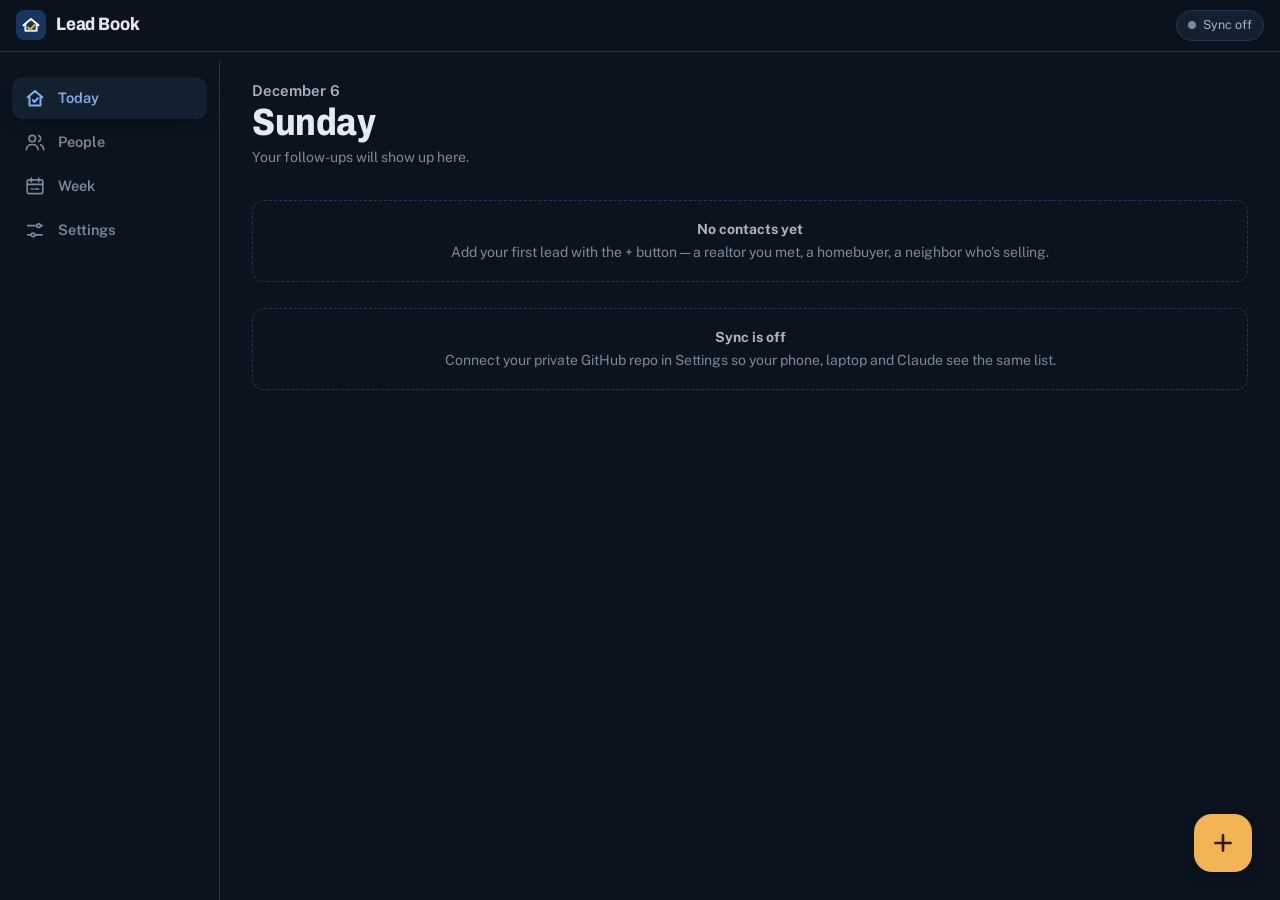
==== index.html @ a68c2972 "Add Lead Book contact planner app Co-Authored-By: Claude Opus 5.5 <noreply@anthropic.com> Claude-Ses" ====
<!doctype html>
<html lang="en">
<head>
<meta charset="utf-8">
<meta name="viewport" content="width=device-width, initial-scale=1, viewport-fit=cover">
<title>Lead Book</title>
<meta name="description" content="Contact planner for tracking inspection leads, follow-ups and weekly goals.">
<meta name="theme-color" content="#16365E">
<link rel="manifest" href="manifest.webmanifest">
<link rel="icon" href="icons/favicon.svg" type="image/svg+xml">
<link rel="icon" href="icons/icon-192.png" type="image/png" sizes="192x192">
<link rel="apple-touch-icon" href="icons/apple-touch-icon.png">
<link rel="preconnect" href="https://fonts.googleapis.com">
<link rel="preconnect" href="https://fonts.gstatic.com" crossorigin>
<link href="https://fonts.googleapis.com/css2?family=Archivo:wdth,wght@75..125,500..800&family=Public+Sans:wght@400;500;600;700&display=swap" rel="stylesheet">
<link rel="stylesheet" href="styles.css">
<script>
  // Set theme before first paint so there's no flash.
  (function () {
    try {
      var c = JSON.parse(localStorage.getItem('lb.cfg') || '{}');
      var t = c.theme || 'auto';
      if (t === 'auto') {
        var h = new Date().getHours();
        var from = c.lightFrom == null ? 7 : c.lightFrom, to = c.lightTo == null ? 19 : c.lightTo;
        t = (h >= from && h < to) ? 'light' : 'dark';
      }
      document.documentElement.dataset.theme = t;
    } catch (e) { document.documentElement.dataset.theme = 'light'; }
  })();
</script>
</head>
<body>
  <div class="shell">
    <header class="topbar">
      <a class="brand" href="#today" aria-label="Lead Book home">
        <img src="icons/favicon.svg" alt="" width="30" height="30">
        <span class="brand-text">
          <span class="brand-name">Lead Book</span>
          <span class="brand-sub" id="brandSub"></span>
        </span>
      </a>
      <button class="sync-pill" id="syncPill" type="button" data-action="sync-now" aria-live="polite">
        <span class="dot"></span><span class="sync-text">Not synced</span>
      </button>
    </header>

    <nav class="tabs" aria-label="Main">
      <a href="#today" data-tab="today"><svg viewBox="0 0 24 24"><path d="M4 11 12 4l8 7M6 9.5V20h12V9.5"/><path d="m9.5 14 2 2 3.5-4"/></svg><span>Today</span></a>
      <a href="#people" data-tab="people"><svg viewBox="0 0 24 24"><circle cx="9" cy="8" r="3.5"/><path d="M2.5 20c.6-3.6 3.2-5.5 6.5-5.5s5.9 1.9 6.5 5.5"/><path d="M16 4.8a3.4 3.4 0 0 1 0 6.4M18 14.8c2 .7 3.2 2.4 3.5 5.2"/></svg><span>People</span></a>
      <a href="#week" data-tab="week"><svg viewBox="0 0 24 24"><rect x="3.5" y="5" width="17" height="15" rx="2"/><path d="M3.5 10h17M8 3v4M16 3v4"/><path d="M8 15h2M12 15h4"/></svg><span>Week</span></a>
      <a href="#settings" data-tab="settings"><svg viewBox="0 0 24 24"><path d="M4 7h10M18 7h2M4 17h4M12 17h8"/><circle cx="16" cy="7" r="2"/><circle cx="10" cy="17" r="2"/></svg><span>Settings</span></a>
    </nav>

    <main id="view" tabindex="-1"></main>
  </div>

  <button class="fab" id="fab" type="button" data-action="new-contact" aria-label="Add contact">
    <svg viewBox="0 0 24 24"><path d="M12 5v14M5 12h14"/></svg>
  </button>

  <dialog id="sheet" aria-labelledby="sheetTitle"></dialog>
  <div class="toast" id="toast" role="status" aria-live="polite"></div>

  <script src="app.js" type="module"></script>
</body>
</html>
---- styles.css ----
/* Lead Book — contact planner for an inspection business */

:root {
  --bg: #EDF0F3;
  --surface: #FFFFFF;
  --surface-2: #F5F7F9;
  --ink: #15202B;
  --ink-2: #475665;
  --ink-3: #75828F;
  --line: #D8DFE6;
  --brand: #16365E;
  --brand-2: #1F5594;
  --brand-ink: #FFFFFF;
  --accent: #F0A93B;
  --accent-ink: #3B2600;
  --focus: #2F6FC0;
  --danger: #B63A3A;
  --shadow: 0 1px 2px rgba(18, 38, 63, .06), 0 6px 18px -10px rgba(18, 38, 63, .25);

  --s-new: #5E6E80;
  --s-to_contact: #C17A12;
  --s-contacted: #2863A8;
  --s-follow_up: #7A4FB5;
  --s-scheduled: #0F8577;
  --s-client: #2E8540;
  --s-partner: #A8558A;
  --s-cold: #8A8F96;
  --s-lost: #B04848;

  --f-display: "Archivo", "Arial Narrow", system-ui, sans-serif;
  --f-body: "Public Sans", system-ui, -apple-system, "Segoe UI", sans-serif;
  --r-sm: 8px;
  --r-md: 12px;
  --r-lg: 18px;
  --tabs-h: 64px;
  color-scheme: light;
}

:root[data-theme="dark"] {
  --bg: #0B141E;
  --surface: #122030;
  --surface-2: #182A3D;
  --ink: #E3EAF1;
  --ink-2: #A8B5C2;
  --ink-3: #7B8997;
  --line: #22354A;
  --brand: #7FB0EA;
  --brand-2: #7FB0EA;
  --brand-ink: #0B141E;
  --accent: #F2B452;
  --accent-ink: #2A1A00;
  --focus: #8FC0FF;
  --danger: #E57373;
  --shadow: 0 1px 2px rgba(0, 0, 0, .3), 0 8px 22px -12px rgba(0, 0, 0, .6);

  --s-new: #97A6B6;
  --s-to_contact: #F2B452;
  --s-contacted: #6EA6EC;
  --s-follow_up: #B294E6;
  --s-scheduled: #41C2B0;
  --s-client: #6CCB7E;
  --s-partner: #E08CC1;
  --s-cold: #9199A2;
  --s-lost: #EB8080;
  color-scheme: dark;
}

* { box-sizing: border-box; }
html { -webkit-text-size-adjust: 100%; }
body {
  margin: 0;
  background: var(--bg);
  color: var(--ink);
  font: 400 15px/1.5 var(--f-body);
  -webkit-font-smoothing: antialiased;
  transition: background-color .25s, color .25s;
}
button, input, select, textarea { font: inherit; color: inherit; }
a { color: var(--brand-2); }
:focus-visible { outline: 2px solid var(--focus); outline-offset: 2px; border-radius: 4px; }
svg { width: 22px; height: 22px; fill: none; stroke: currentColor; stroke-width: 1.8; stroke-linecap: round; stroke-linejoin: round; flex: none; }
.sr-only { position: absolute; width: 1px; height: 1px; overflow: hidden; clip: rect(0 0 0 0); white-space: nowrap; }

/* ---------- Shell ---------- */
.shell { min-height: 100vh; min-height: 100dvh; }
.topbar {
  position: sticky; top: 0; z-index: 20;
  display: flex; align-items: center; justify-content: space-between; gap: 12px;
  padding: calc(10px + env(safe-area-inset-top)) 16px 10px;
  background: color-mix(in srgb, var(--bg) 88%, transparent);
  backdrop-filter: blur(10px);
  -webkit-backdrop-filter: blur(10px);
  border-bottom: 1px solid var(--line);
}
.brand { display: flex; align-items: center; gap: 10px; text-decoration: none; color: var(--ink); min-width: 0; }
.brand img { border-radius: 8px; }
.brand-text { display: flex; flex-direction: column; line-height: 1.1; min-width: 0; }
.brand-name { font: 750 18px/1.1 var(--f-display); font-stretch: 90%; letter-spacing: -.01em; }
.brand-sub { font-size: 12px; color: var(--ink-3); white-space: nowrap; overflow: hidden; text-overflow: ellipsis; }
.brand-sub:empty { display: none; }

.sync-pill {
  display: inline-flex; align-items: center; gap: 7px;
  border: 1px solid var(--line); background: var(--surface);
  border-radius: 999px; padding: 5px 11px; font-size: 12.5px; color: var(--ink-2);
  cursor: pointer; white-space: nowrap;
}
.sync-pill .dot { width: 8px; height: 8px; border-radius: 50%; background: var(--ink-3); }
.sync-pill[data-state="ok"] .dot { background: var(--s-client); }
.sync-pill[data-state="busy"] .dot { background: var(--accent); animation: pulse 1s infinite alternate; }
.sync-pill[data-state="error"] .dot, .sync-pill[data-state="offline"] .dot { background: var(--danger); }
@keyframes pulse { to { opacity: .35; } }

.tabs {
  position: fixed; left: 0; right: 0; bottom: 0; z-index: 30;
  display: grid; grid-template-columns: repeat(4, 1fr);
  height: calc(var(--tabs-h) + env(safe-area-inset-bottom));
  padding-bottom: env(safe-area-inset-bottom);
  background: var(--surface); border-top: 1px solid var(--line);
}
.tabs a {
  display: flex; flex-direction: column; align-items: center; justify-content: center; gap: 3px;
  text-decoration: none; color: var(--ink-3); font-size: 11.5px; font-weight: 600;
}
.tabs a[aria-current="page"] { color: var(--brand-2); }
.tabs a[aria-current="page"] svg { stroke-width: 2.2; }

main {
  padding: 18px 16px calc(var(--tabs-h) + 96px + env(safe-area-inset-bottom));
  max-width: 760px; margin: 0 auto; outline: none;
}

.fab {
  position: fixed; z-index: 25; right: 18px;
  bottom: calc(var(--tabs-h) + 18px + env(safe-area-inset-bottom));
  width: 58px; height: 58px; border-radius: 18px; border: 0;
  background: var(--accent); color: var(--accent-ink);
  display: grid; place-items: center; cursor: pointer; box-shadow: var(--shadow);
}
.fab svg { width: 26px; height: 26px; stroke-width: 2.4; }
.fab[hidden] { display: none; }

@media (min-width: 900px) {
  .shell { display: grid; grid-template-columns: 220px 1fr; grid-template-rows: auto 1fr; }
  .topbar { grid-column: 1 / -1; }
  .tabs {
    position: sticky; top: 61px; height: calc(100vh - 61px);
    display: flex; flex-direction: column; gap: 2px; padding: 16px 12px;
    border-top: 0; border-right: 1px solid var(--line); background: transparent;
  }
  .tabs a { flex-direction: row; justify-content: flex-start; gap: 12px; padding: 10px 12px; border-radius: 10px; font-size: 14.5px; }
  .tabs a:hover { background: var(--surface-2); }
  .tabs a[aria-current="page"] { background: var(--surface); box-shadow: var(--shadow); }
  main { padding: 28px 32px 80px; max-width: 1100px; margin: 0; width: 100%; }
  .fab { bottom: 28px; right: 28px; }
}

/* ---------- Type ---------- */
h1, h2, h3 { font-family: var(--f-display); margin: 0; letter-spacing: -.01em; }
.page-head { display: flex; align-items: flex-end; justify-content: space-between; gap: 12px; margin-bottom: 18px; flex-wrap: wrap; }
.page-title { font-size: clamp(28px, 7.4vw, 38px); font-weight: 780; font-stretch: 86%; line-height: 1.02; }
.page-kicker { color: var(--ink-3); font-size: 14px; margin-top: 4px; }
.page-eyebrow { color: var(--ink-2); font-size: 15px; font-weight: 600; margin-bottom: 2px; }
.section { margin-top: 26px; }
.section-head { display: flex; align-items: baseline; justify-content: space-between; gap: 10px; margin-bottom: 10px; }
.section-title { font-size: 17px; font-weight: 700; font-stretch: 95%; }
.section-count { color: var(--ink-3); font-size: 13px; font-weight: 600; }
.muted { color: var(--ink-3); }

/* ---------- Today summary strip ---------- */
.day-strip {
  display: grid; grid-template-columns: repeat(3, 1fr);
  background: var(--brand); color: #fff; border-radius: var(--r-lg); overflow: hidden;
}
:root[data-theme="dark"] .day-strip { background: #16365E; }
.day-strip > div { padding: 14px 14px 12px; }
.day-strip > div + div { border-left: 1px solid rgba(255, 255, 255, .14); }
.day-strip b { display: block; font: 780 30px/1 var(--f-display); font-stretch: 82%; }
.day-strip span { font-size: 12.5px; opacity: .8; }
.day-strip .hot b { color: var(--accent); }

/* ---------- Status tag (inspection-tag shape) ---------- */
.tag {
  --c: var(--s-new);
  display: inline-flex; align-items: center; gap: 6px;
  padding: 2px 10px 2px 15px; min-height: 22px;
  font-size: 12px; font-weight: 650; line-height: 1.2; white-space: nowrap;
  color: color-mix(in srgb, var(--c) 82%, var(--ink));
  background: color-mix(in srgb, var(--c) 15%, var(--surface));
  clip-path: polygon(9px 0, 100% 0, 100% 100%, 9px 100%, 0 50%);
}
.tag::before { content: ""; width: 5px; height: 5px; border-radius: 50%; background: var(--surface); box-shadow: 0 0 0 1.5px var(--c); }
.tag.lg { font-size: 13.5px; padding: 5px 14px 5px 19px; clip-path: polygon(11px 0, 100% 0, 100% 100%, 11px 100%, 0 50%); }
[data-s="new"] { --c: var(--s-new); }
[data-s="to_contact"] { --c: var(--s-to_contact); }
[data-s="contacted"] { --c: var(--s-contacted); }
[data-s="follow_up"] { --c: var(--s-follow_up); }
[data-s="scheduled"] { --c: var(--s-scheduled); }
[data-s="client"] { --c: var(--s-client); }
[data-s="partner"] { --c: var(--s-partner); }
[data-s="cold"] { --c: var(--s-cold); }
[data-s="lost"] { --c: var(--s-lost); }

/* ---------- Contact rows ---------- */
.list { display: flex; flex-direction: column; gap: 8px; margin: 0; padding: 0; list-style: none; }
.row {
  display: flex; align-items: center; gap: 12px;
  background: var(--surface); border-radius: var(--r-md);
  border: 1px solid var(--line); border-left: 4px solid var(--c);
  padding: 11px 10px 11px 13px; box-shadow: var(--shadow);
}
.row-main { flex: 1; min-width: 0; text-decoration: none; color: inherit; display: block; }
.row-top { display: flex; align-items: center; gap: 8px; flex-wrap: wrap; }
.row-name { font-weight: 650; font-size: 15.5px; }
.row-meta { color: var(--ink-3); font-size: 13px; white-space: nowrap; overflow: hidden; text-overflow: ellipsis; margin-top: 1px; }
.row-due { font-size: 12.5px; font-weight: 600; color: var(--ink-2); margin-top: 3px; }
.row-due.overdue { color: var(--danger); }
.row-due.today { color: color-mix(in srgb, var(--accent) 70%, var(--ink)); }
.row-actions { display: flex; gap: 4px; }
.icon-btn {
  width: 40px; height: 40px; border-radius: 10px; border: 1px solid var(--line);
  background: var(--surface-2); color: var(--ink-2); display: grid; place-items: center; cursor: pointer; text-decoration: none;
}
.icon-btn:hover { color: var(--brand-2); border-color: color-mix(in srgb, var(--brand-2) 40%, var(--line)); }
.icon-btn svg { width: 19px; height: 19px; }
.row.selected { outline: 2px solid var(--brand-2); outline-offset: -1px; }

.empty {
  border: 1.5px dashed var(--line); border-radius: var(--r-md);
  padding: 18px; color: var(--ink-3); font-size: 14px; text-align: center;
}
.empty strong { color: var(--ink-2); display: block; margin-bottom: 2px; }

/* ---------- Toolbar / filters ---------- */
.search {
  display: flex; align-items: center; gap: 8px; background: var(--surface);
  border: 1px solid var(--line); border-radius: var(--r-md); padding: 0 12px; height: 46px;
}
.search input { border: 0; background: transparent; outline: none; flex: 1; min-width: 0; height: 100%; font-size: 16px; }
.search svg { color: var(--ink-3); }
.chips { display: flex; gap: 6px; overflow-x: auto; padding: 12px 0 4px; scrollbar-width: none; }
.chips::-webkit-scrollbar { display: none; }
.chip {
  flex: none; border: 1px solid var(--line); background: var(--surface); color: var(--ink-2);
  border-radius: 999px; padding: 6px 12px; font-size: 13px; font-weight: 600; cursor: pointer; white-space: nowrap;
}
.chip[aria-pressed="true"] { background: var(--brand); border-color: var(--brand); color: var(--brand-ink); }
.chip small { font-weight: 500; opacity: .75; margin-left: 3px; }
.toolbar-line { display: flex; align-items: center; justify-content: space-between; gap: 10px; margin: 8px 0 12px; font-size: 13px; color: var(--ink-3); }
.toolbar-line select { border: 1px solid var(--line); background: var(--surface); border-radius: 8px; padding: 5px 8px; font-size: 13px; }

/* ---------- People split on desktop ---------- */
.split { display: block; }
@media (min-width: 900px) {
  .split { display: grid; grid-template-columns: minmax(300px, 400px) 1fr; gap: 24px; align-items: start; }
  .split .detail-pane { position: sticky; top: 90px; }
}
@media (max-width: 899px) {
  .split.has-detail .list-pane { display: none; }
  .split:not(.has-detail) .detail-pane { display: none; }
}

/* ---------- Person detail ---------- */
.card { background: var(--surface); border: 1px solid var(--line); border-radius: var(--r-lg); box-shadow: var(--shadow); }
.person-head { padding: 18px 18px 16px; border-bottom: 1px solid var(--line); }
.back { display: inline-flex; align-items: center; gap: 4px; color: var(--ink-3); text-decoration: none; font-size: 13.5px; font-weight: 600; margin-bottom: 10px; }
@media (min-width: 900px) { .back { display: none; } }
.person-name { font-size: 26px; font-weight: 760; font-stretch: 88%; line-height: 1.1; }
.person-sub { color: var(--ink-3); font-size: 14px; margin-top: 3px; }
.person-status { display: flex; align-items: center; gap: 10px; margin-top: 12px; flex-wrap: wrap; }
.status-select { border: 1px solid var(--line); background: var(--surface-2); border-radius: 8px; padding: 6px 8px; font-size: 13.5px; font-weight: 600; }
.quick { display: grid; grid-template-columns: repeat(4, 1fr); gap: 8px; padding: 14px 18px; border-bottom: 1px solid var(--line); }
.quick a, .quick button {
  display: flex; flex-direction: column; align-items: center; gap: 4px; padding: 10px 4px;
  border-radius: 10px; background: var(--surface-2); border: 1px solid var(--line);
  color: var(--ink-2); font-size: 12px; font-weight: 600; text-decoration: none; cursor: pointer;
}
.quick a:hover, .quick button:hover { color: var(--brand-2); }
.quick .disabled { opacity: .4; pointer-events: none; }
.followup-bar {
  display: flex; align-items: center; justify-content: space-between; gap: 10px; flex-wrap: wrap;
  padding: 12px 18px; border-bottom: 1px solid var(--line); background: color-mix(in srgb, var(--accent) 9%, var(--surface));
}
.followup-bar .fu-label { font-size: 12.5px; color: var(--ink-3); }
.followup-bar .fu-date { font-weight: 700; }
.followup-bar .fu-date.overdue { color: var(--danger); }
.facts { display: grid; grid-template-columns: 1fr 1fr; gap: 12px 18px; padding: 16px 18px; margin: 0; }
.facts div { min-width: 0; }
.facts dt { font-size: 12px; color: var(--ink-3); font-weight: 600; }
.facts dd { margin: 1px 0 0; overflow-wrap: anywhere; font-size: 14.5px; }
.facts .wide { grid-column: 1 / -1; }
.notes-text { white-space: pre-wrap; }
.person-foot { display: flex; gap: 8px; padding: 0 18px 18px; flex-wrap: wrap; }

.timeline { list-style: none; margin: 0; padding: 4px 18px 18px; }
.timeline li { position: relative; padding: 0 0 14px 26px; }
.timeline li::before { content: ""; position: absolute; left: 7px; top: 22px; bottom: 0; width: 2px; background: var(--line); }
.timeline li:last-child::before { display: none; }
.tl-icon {
  position: absolute; left: 0; top: 2px; width: 16px; height: 16px; border-radius: 50%;
  background: var(--surface); border: 2px solid var(--brand-2);
}
.timeline li.status .tl-icon { border-color: var(--accent); background: var(--accent); }
.tl-head { display: flex; justify-content: space-between; gap: 8px; font-size: 13px; }
.tl-type { font-weight: 700; }
.tl-when { color: var(--ink-3); white-space: nowrap; }
.tl-note { font-size: 14px; color: var(--ink-2); white-space: pre-wrap; margin-top: 2px; }
.tl-del { background: none; border: 0; color: var(--ink-3); cursor: pointer; font-size: 12px; padding: 0; margin-top: 2px; }
.tl-del:hover { color: var(--danger); }

/* ---------- Buttons & forms ---------- */
.btn {
  display: inline-flex; align-items: center; justify-content: center; gap: 7px;
  min-height: 42px; padding: 0 16px; border-radius: 10px; border: 1px solid var(--line);
  background: var(--surface); color: var(--ink); font-weight: 650; font-size: 14.5px; cursor: pointer; text-decoration: none;
}
.btn svg { width: 18px; height: 18px; }
.btn.primary { background: var(--brand); border-color: var(--brand); color: var(--brand-ink); }
.btn.accent { background: var(--accent); border-color: var(--accent); color: var(--accent-ink); }
.btn.danger { color: var(--danger); }
.btn.sm { min-height: 34px; padding: 0 12px; font-size: 13.5px; }
.btn:disabled { opacity: .5; cursor: default; }

.form { display: grid; gap: 14px; }
.form .two { display: grid; grid-template-columns: 1fr 1fr; gap: 12px; }
@media (max-width: 480px) { .form .two { grid-template-columns: 1fr; } }
.field { display: grid; gap: 5px; }
.field > span { font-size: 13px; font-weight: 600; color: var(--ink-2); }
.field input, .field select, .field textarea {
  width: 100%; border: 1px solid var(--line); background: var(--surface-2);
  border-radius: 10px; padding: 10px 12px; font-size: 16px; min-height: 44px;
}
.field textarea { min-height: 90px; resize: vertical; }
.field input:focus, .field select:focus, .field textarea:focus { outline: 2px solid var(--focus); outline-offset: 0; border-color: transparent; }
.hint { font-size: 12.5px; color: var(--ink-3); }
.seg { display: flex; flex-wrap: wrap; gap: 6px; }
.seg label { position: relative; }
.seg input { position: absolute; opacity: 0; pointer-events: none; }
.seg span {
  display: inline-flex; align-items: center; gap: 6px; padding: 8px 12px; border-radius: 999px;
  border: 1px solid var(--line); background: var(--surface-2); font-size: 13.5px; font-weight: 600; cursor: pointer;
}
.seg input:checked + span { background: var(--brand); border-color: var(--brand); color: var(--brand-ink); }
.seg input:focus-visible + span { outline: 2px solid var(--focus); outline-offset: 2px; }
.seg svg { width: 16px; height: 16px; }

/* ---------- Sheet dialog ---------- */
dialog#sheet {
  border: 0; padding: 0; margin: auto auto 0; width: 100%; max-width: 560px;
  max-height: 92dvh; border-radius: 20px 20px 0 0;
  background: var(--surface); color: var(--ink); box-shadow: 0 -10px 40px rgba(0, 0, 0, .25);
}
dialog#sheet::backdrop { background: rgba(8, 18, 30, .5); }
dialog#sheet[open] { animation: sheet-in .22s ease-out; }
@keyframes sheet-in { from { transform: translateY(24px); opacity: 0; } }
@media (min-width: 700px) { dialog#sheet { margin: auto; border-radius: 20px; } }
.sheet-head { display: flex; align-items: center; justify-content: space-between; padding: 16px 18px 10px; position: sticky; top: 0; background: var(--surface); z-index: 1; }
.sheet-head h2 { font-size: 20px; font-weight: 750; font-stretch: 90%; }
.sheet-body { padding: 4px 18px 18px; overflow: auto; }
.sheet-foot { display: flex; gap: 10px; justify-content: flex-end; padding: 12px 18px calc(14px + env(safe-area-inset-bottom)); border-top: 1px solid var(--line); position: sticky; bottom: 0; background: var(--surface); }
dialog#sheet form.sheet-form { display: flex; flex-direction: column; max-height: 92dvh; }
dialog#sheet .sheet-scroll { overflow: auto; flex: 1; }

/* ---------- Week ---------- */
.week-nav { display: flex; align-items: center; gap: 6px; }
.kpis { display: grid; grid-template-columns: repeat(2, 1fr); gap: 10px; }
@media (min-width: 700px) { .kpis { grid-template-columns: repeat(4, 1fr); } }
.kpi { background: var(--surface); border: 1px solid var(--line); border-radius: var(--r-md); padding: 14px; box-shadow: var(--shadow); }
.kpi-label { font-size: 13px; color: var(--ink-2); font-weight: 600; }
.kpi-num { font: 780 34px/1.05 var(--f-display); font-stretch: 82%; margin-top: 6px; }
.kpi-num small { font: 500 14px var(--f-body); color: var(--ink-3); margin-left: 4px; }
.meter { height: 6px; border-radius: 3px; background: var(--surface-2); border: 1px solid var(--line); margin-top: 10px; overflow: hidden; }
.meter i { display: block; height: 100%; background: var(--brand-2); border-radius: 3px; }
.meter.done i { background: var(--s-client); }
.days { display: grid; gap: 10px; }
.day { background: var(--surface); border: 1px solid var(--line); border-radius: var(--r-md); padding: 10px 14px; }
.day.is-today { border-color: var(--accent); box-shadow: inset 4px 0 0 var(--accent); }
.day-head { display: flex; justify-content: space-between; font-size: 13.5px; font-weight: 700; margin-bottom: 4px; }
.day-head span { color: var(--ink-3); font-weight: 600; }
.day ul { list-style: none; margin: 0; padding: 0; }
.day li a { display: flex; align-items: center; justify-content: space-between; gap: 8px; padding: 6px 0; text-decoration: none; color: var(--ink); font-size: 14.5px; border-top: 1px solid var(--line); }
.day li:first-child a { border-top: 0; }
.day .none { font-size: 13px; color: var(--ink-3); }

/* ---------- Settings ---------- */
.settings { display: grid; gap: 16px; }
.settings .card { padding: 18px; }
.settings h2 { font-size: 18px; font-weight: 720; margin-bottom: 4px; }
.settings .desc { color: var(--ink-3); font-size: 13.5px; margin: 0 0 14px; }
.btn-row { display: flex; gap: 8px; flex-wrap: wrap; margin-top: 12px; }
.conn-state { font-size: 13.5px; margin-top: 10px; padding: 10px 12px; border-radius: 10px; background: var(--surface-2); border: 1px solid var(--line); }
.conn-state.ok { border-color: color-mix(in srgb, var(--s-client) 50%, var(--line)); }
.conn-state.err { border-color: color-mix(in srgb, var(--danger) 50%, var(--line)); color: var(--danger); }
.logo-pick { display: flex; gap: 10px; flex-wrap: wrap; }
.logo-pick img { width: 56px; height: 56px; border-radius: 14px; }

/* ---------- Toast ---------- */
.toast {
  position: fixed; left: 50%; bottom: calc(var(--tabs-h) + 90px + env(safe-area-inset-bottom));
  transform: translate(-50%, 20px); opacity: 0; pointer-events: none;
  background: var(--ink); color: var(--bg); padding: 10px 16px; border-radius: 10px; font-size: 14px; font-weight: 600;
  transition: opacity .2s, transform .2s; z-index: 60; max-width: calc(100% - 32px);
}
.toast.show { opacity: 1; transform: translate(-50%, 0); pointer-events: auto; }
.toast button { background: none; border: 0; color: var(--accent); font-weight: 700; margin-left: 10px; cursor: pointer; }
@media (min-width: 900px) { .toast { bottom: 30px; } }

@media (prefers-reduced-motion: reduce) {
  *, *::before, *::after { animation: none !important; transition: none !important; }
}
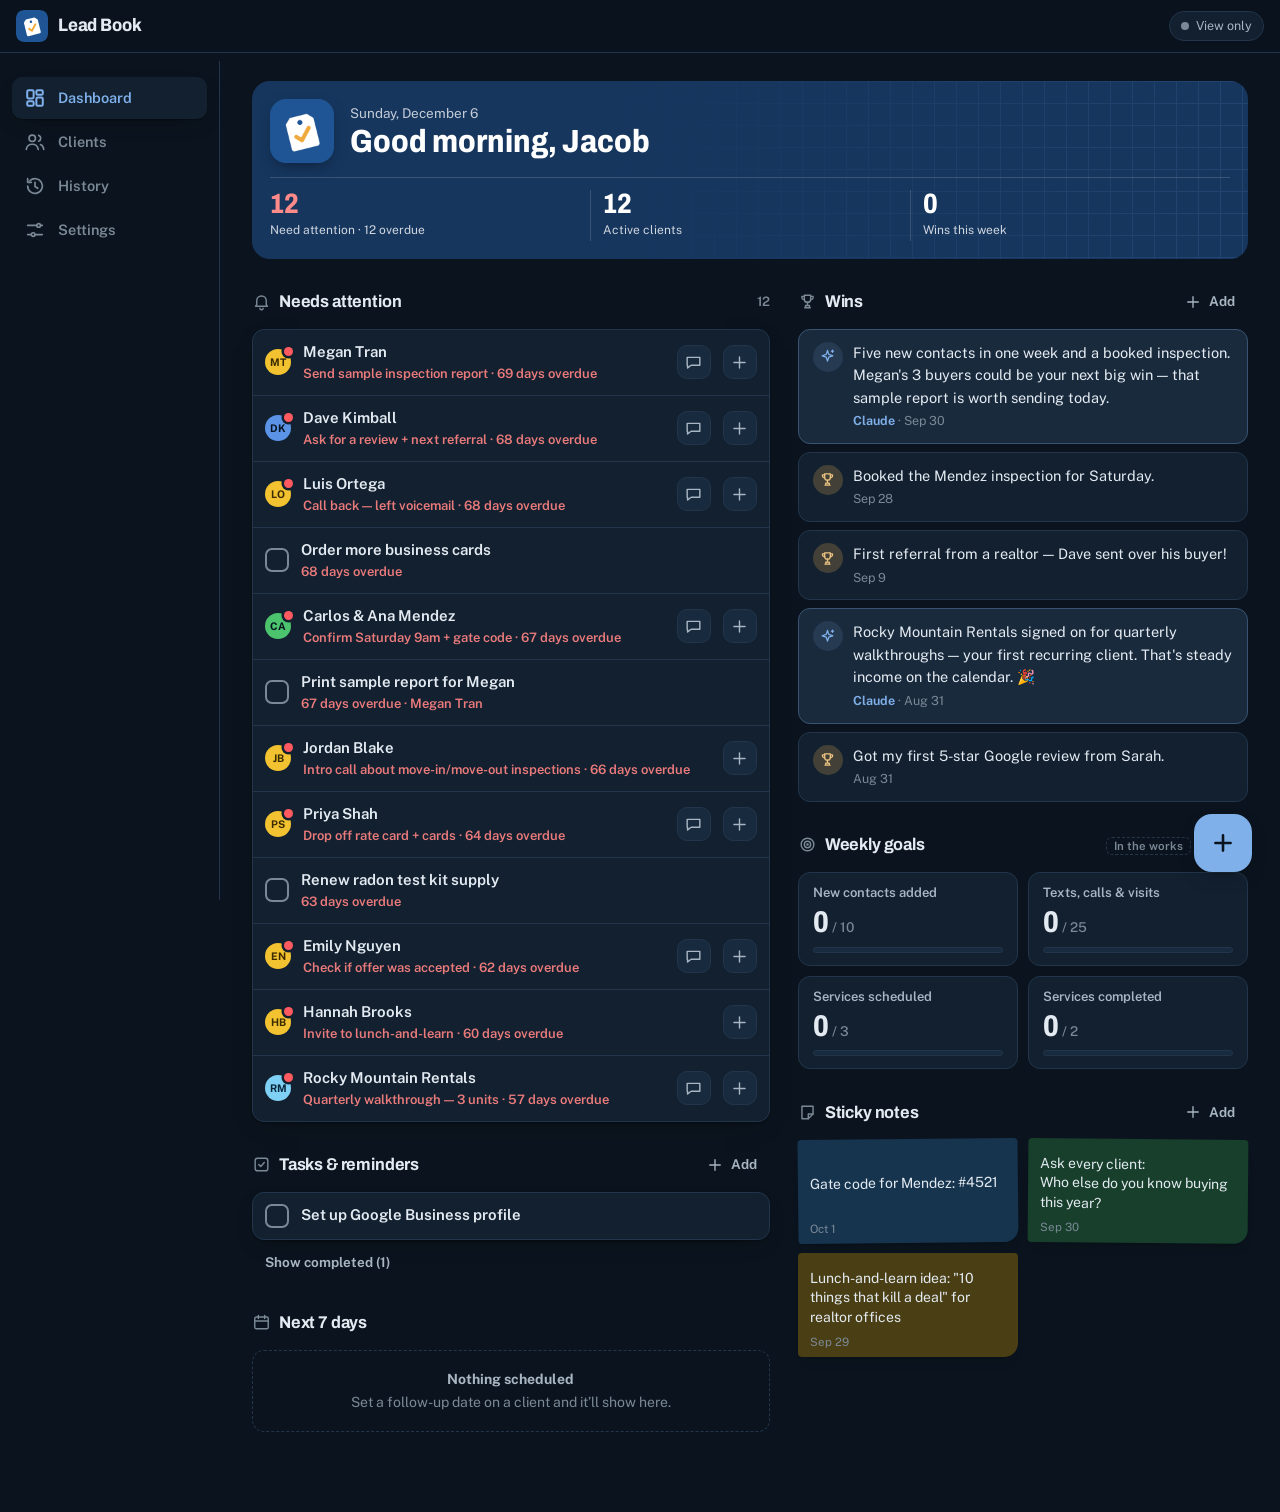
==== commit a4756117: "Rebuild Lead Book: dashboard, clients, history, save-changes flow - Dashboard with needs-attention l" ====
--- a/index.html
+++ b/index.html
@@ -4,8 +4,8 @@
 <meta charset="utf-8">
 <meta name="viewport" content="width=device-width, initial-scale=1, viewport-fit=cover">
 <title>Lead Book</title>
-<meta name="description" content="Contact planner for tracking inspection leads, follow-ups and weekly goals.">
-<meta name="theme-color" content="#16365E">
+<meta name="description" content="Client planner for an inspection business: follow-ups, tasks, wins and history.">
+<meta name="theme-color" content="#1F5594">
 <link rel="manifest" href="manifest.webmanifest">
 <link rel="icon" href="icons/favicon.svg" type="image/svg+xml">
 <link rel="icon" href="icons/icon-192.png" type="image/png" sizes="192x192">
@@ -33,31 +33,38 @@
 <body>
   <div class="shell">
     <header class="topbar">
-      <a class="brand" href="#today" aria-label="Lead Book home">
-        <img src="icons/favicon.svg" alt="" width="30" height="30">
+      <a class="brand" href="#dashboard" aria-label="Lead Book dashboard">
+        <img src="icons/favicon.svg" alt="" width="32" height="32">
         <span class="brand-text">
           <span class="brand-name">Lead Book</span>
           <span class="brand-sub" id="brandSub"></span>
         </span>
       </a>
-      <button class="sync-pill" id="syncPill" type="button" data-action="sync-now" aria-live="polite">
-        <span class="dot"></span><span class="sync-text">Not synced</span>
+      <button class="sync-pill" id="syncPill" type="button" data-action="pill" aria-live="polite">
+        <span class="dot"></span><span class="sync-text">Loading</span>
       </button>
     </header>
 
     <nav class="tabs" aria-label="Main">
-      <a href="#today" data-tab="today"><svg viewBox="0 0 24 24"><path d="M4 11 12 4l8 7M6 9.5V20h12V9.5"/><path d="m9.5 14 2 2 3.5-4"/></svg><span>Today</span></a>
-      <a href="#people" data-tab="people"><svg viewBox="0 0 24 24"><circle cx="9" cy="8" r="3.5"/><path d="M2.5 20c.6-3.6 3.2-5.5 6.5-5.5s5.9 1.9 6.5 5.5"/><path d="M16 4.8a3.4 3.4 0 0 1 0 6.4M18 14.8c2 .7 3.2 2.4 3.5 5.2"/></svg><span>People</span></a>
-      <a href="#week" data-tab="week"><svg viewBox="0 0 24 24"><rect x="3.5" y="5" width="17" height="15" rx="2"/><path d="M3.5 10h17M8 3v4M16 3v4"/><path d="M8 15h2M12 15h4"/></svg><span>Week</span></a>
+      <a href="#dashboard" data-tab="dashboard"><svg viewBox="0 0 24 24"><rect x="3.5" y="3.5" width="7" height="9" rx="1.5"/><rect x="13.5" y="3.5" width="7" height="5" rx="1.5"/><rect x="3.5" y="15.5" width="7" height="5" rx="1.5"/><rect x="13.5" y="11.5" width="7" height="9" rx="1.5"/></svg><span>Dashboard</span></a>
+      <a href="#clients" data-tab="clients"><svg viewBox="0 0 24 24"><circle cx="9" cy="8" r="3.5"/><path d="M2.5 20c.6-3.6 3.2-5.5 6.5-5.5s5.9 1.9 6.5 5.5"/><path d="M16 4.8a3.4 3.4 0 0 1 0 6.4M18 14.8c2 .7 3.2 2.4 3.5 5.2"/></svg><span>Clients</span></a>
+      <a href="#history" data-tab="history"><svg viewBox="0 0 24 24"><path d="M4 12a8 8 0 1 0 2.4-5.7"/><path d="M4 4v4h4"/><path d="M12 8v4.5l3 2"/></svg><span>History</span></a>
       <a href="#settings" data-tab="settings"><svg viewBox="0 0 24 24"><path d="M4 7h10M18 7h2M4 17h4M12 17h8"/><circle cx="16" cy="7" r="2"/><circle cx="10" cy="17" r="2"/></svg><span>Settings</span></a>
     </nav>
 
     <main id="view" tabindex="-1"></main>
   </div>
 
-  <button class="fab" id="fab" type="button" data-action="new-contact" aria-label="Add contact">
+  <button class="fab" id="fab" type="button" data-action="fab" aria-label="Add">
     <svg viewBox="0 0 24 24"><path d="M12 5v14M5 12h14"/></svg>
   </button>
+
+  <div class="savebar" id="savebar" hidden>
+    <button type="button" class="savebar-info" data-action="review">
+      <b id="saveCount">0 changes</b><span>Saved on this device only</span>
+    </button>
+    <button type="button" class="btn save-btn" data-action="save">Save changes</button>
+  </div>
 
   <dialog id="sheet" aria-labelledby="sheetTitle"></dialog>
   <div class="toast" id="toast" role="status" aria-live="polite"></div>
--- a/styles.css
+++ b/styles.css
@@ -1,4 +1,4 @@
-/* Lead Book — contact planner for an inspection business */
+/* Lead Book — client planner for an inspection business */
 
 :root {
   --bg: #EDF0F3;
@@ -8,24 +8,28 @@
   --ink-2: #475665;
   --ink-3: #75828F;
   --line: #D8DFE6;
-  --brand: #16365E;
-  --brand-2: #1F5594;
+  --brand: #1F5594;
+  --brand-deep: #16365E;
   --brand-ink: #FFFFFF;
   --accent: #F0A93B;
   --accent-ink: #3B2600;
   --focus: #2F6FC0;
-  --danger: #B63A3A;
+  --danger: #C23B3B;
+  --alert: #E5383B;
   --shadow: 0 1px 2px rgba(18, 38, 63, .06), 0 6px 18px -10px rgba(18, 38, 63, .25);
 
-  --s-new: #5E6E80;
-  --s-to_contact: #C17A12;
-  --s-contacted: #2863A8;
-  --s-follow_up: #7A4FB5;
-  --s-scheduled: #0F8577;
-  --s-client: #2E8540;
-  --s-partner: #A8558A;
-  --s-cold: #8A8F96;
-  --s-lost: #B04848;
+  /* Client journey */
+  --st0: #B4BEC8;
+  --st1: #E3AA12;
+  --st2: #2E9E4F;
+  --st3: #1F5EB8;
+  --st4: #52B5EA;
+
+  /* Sticky notes */
+  --sn-yellow: #FFF0B3;
+  --sn-mint: #D5F3E1;
+  --sn-sky: #D9EBFF;
+  --sn-rose: #FFDDE4;
 
   --f-display: "Archivo", "Arial Narrow", system-ui, sans-serif;
   --f-body: "Public Sans", system-ui, -apple-system, "Segoe UI", sans-serif;
@@ -33,6 +37,7 @@
   --r-md: 12px;
   --r-lg: 18px;
   --tabs-h: 64px;
+  --savebar-h: 0px;
   color-scheme: light;
 }
 
@@ -45,23 +50,25 @@
   --ink-3: #7B8997;
   --line: #22354A;
   --brand: #7FB0EA;
-  --brand-2: #7FB0EA;
+  --brand-deep: #16365E;
   --brand-ink: #0B141E;
   --accent: #F2B452;
   --accent-ink: #2A1A00;
   --focus: #8FC0FF;
-  --danger: #E57373;
+  --danger: #EB7B7B;
+  --alert: #FF5A5F;
   --shadow: 0 1px 2px rgba(0, 0, 0, .3), 0 8px 22px -12px rgba(0, 0, 0, .6);
 
-  --s-new: #97A6B6;
-  --s-to_contact: #F2B452;
-  --s-contacted: #6EA6EC;
-  --s-follow_up: #B294E6;
-  --s-scheduled: #41C2B0;
-  --s-client: #6CCB7E;
-  --s-partner: #E08CC1;
-  --s-cold: #9199A2;
-  --s-lost: #EB8080;
+  --st0: #4A5B6D;
+  --st1: #F2C230;
+  --st2: #4CC46E;
+  --st3: #5B94E6;
+  --st4: #7FD0F5;
+
+  --sn-yellow: #4A3F14;
+  --sn-mint: #173F2B;
+  --sn-sky: #17344F;
+  --sn-rose: #4A2231;
   color-scheme: dark;
 }
 
@@ -75,11 +82,13 @@
   -webkit-font-smoothing: antialiased;
   transition: background-color .25s, color .25s;
 }
+body.has-pending { --savebar-h: 64px; }
 button, input, select, textarea { font: inherit; color: inherit; }
-a { color: var(--brand-2); }
+a { color: var(--brand); }
 :focus-visible { outline: 2px solid var(--focus); outline-offset: 2px; border-radius: 4px; }
 svg { width: 22px; height: 22px; fill: none; stroke: currentColor; stroke-width: 1.8; stroke-linecap: round; stroke-linejoin: round; flex: none; }
 .sr-only { position: absolute; width: 1px; height: 1px; overflow: hidden; clip: rect(0 0 0 0); white-space: nowrap; }
+[hidden] { display: none !important; }
 
 /* ---------- Shell ---------- */
 .shell { min-height: 100vh; min-height: 100dvh; }
@@ -106,7 +115,8 @@
   cursor: pointer; white-space: nowrap;
 }
 .sync-pill .dot { width: 8px; height: 8px; border-radius: 50%; background: var(--ink-3); }
-.sync-pill[data-state="ok"] .dot { background: var(--s-client); }
+.sync-pill[data-state="ok"] .dot { background: var(--st2); }
+.sync-pill[data-state="pending"] .dot { background: var(--accent); }
 .sync-pill[data-state="busy"] .dot { background: var(--accent); animation: pulse 1s infinite alternate; }
 .sync-pill[data-state="error"] .dot, .sync-pill[data-state="offline"] .dot { background: var(--danger); }
 @keyframes pulse { to { opacity: .35; } }
@@ -122,23 +132,39 @@
   display: flex; flex-direction: column; align-items: center; justify-content: center; gap: 3px;
   text-decoration: none; color: var(--ink-3); font-size: 11.5px; font-weight: 600;
 }
-.tabs a[aria-current="page"] { color: var(--brand-2); }
+.tabs a[aria-current="page"] { color: var(--brand); }
 .tabs a[aria-current="page"] svg { stroke-width: 2.2; }
 
 main {
-  padding: 18px 16px calc(var(--tabs-h) + 96px + env(safe-area-inset-bottom));
+  padding: 18px 16px calc(var(--tabs-h) + var(--savebar-h) + 96px + env(safe-area-inset-bottom));
   max-width: 760px; margin: 0 auto; outline: none;
 }
 
 .fab {
   position: fixed; z-index: 25; right: 18px;
-  bottom: calc(var(--tabs-h) + 18px + env(safe-area-inset-bottom));
+  bottom: calc(var(--tabs-h) + var(--savebar-h) + 18px + env(safe-area-inset-bottom));
   width: 58px; height: 58px; border-radius: 18px; border: 0;
+  background: var(--brand-deep); color: #fff;
+  display: grid; place-items: center; cursor: pointer; box-shadow: var(--shadow);
+}
+:root[data-theme="dark"] .fab { background: var(--brand); color: var(--brand-ink); }
+.fab svg { width: 26px; height: 26px; stroke-width: 2.4; }
+
+/* ---------- Save bar ---------- */
+.savebar {
+  position: fixed; z-index: 28; left: 0; right: 0;
+  bottom: calc(var(--tabs-h) + env(safe-area-inset-bottom));
+  display: flex; align-items: center; gap: 10px; padding: 9px 12px 9px 16px;
   background: var(--accent); color: var(--accent-ink);
-  display: grid; place-items: center; cursor: pointer; box-shadow: var(--shadow);
-}
-.fab svg { width: 26px; height: 26px; stroke-width: 2.4; }
-.fab[hidden] { display: none; }
+  box-shadow: 0 -6px 20px -10px rgba(0, 0, 0, .35);
+  animation: rise .2s ease-out;
+}
+@keyframes rise { from { transform: translateY(100%); } }
+.savebar-info { flex: 1; min-width: 0; text-align: left; background: none; border: 0; padding: 0; cursor: pointer; color: inherit; line-height: 1.2; }
+.savebar-info b { display: block; font-size: 15px; }
+.savebar-info span { font-size: 12.5px; opacity: .8; }
+.savebar .save-btn { background: var(--accent-ink); color: var(--accent); border-color: var(--accent-ink); min-height: 44px; }
+:root[data-theme="dark"] .savebar .save-btn { background: #1B1203; color: var(--accent); border-color: #1B1203; }
 
 @media (min-width: 900px) {
   .shell { display: grid; grid-template-columns: 220px 1fr; grid-template-rows: auto 1fr; }
@@ -151,79 +177,143 @@
   .tabs a { flex-direction: row; justify-content: flex-start; gap: 12px; padding: 10px 12px; border-radius: 10px; font-size: 14.5px; }
   .tabs a:hover { background: var(--surface-2); }
   .tabs a[aria-current="page"] { background: var(--surface); box-shadow: var(--shadow); }
-  main { padding: 28px 32px 80px; max-width: 1100px; margin: 0; width: 100%; }
-  .fab { bottom: 28px; right: 28px; }
+  main { padding: 28px 32px calc(var(--savebar-h) + 80px); max-width: 1160px; margin: 0; width: 100%; }
+  .fab { bottom: calc(28px + var(--savebar-h)); right: 28px; }
+  .savebar { left: 50%; right: auto; bottom: 24px; transform: translateX(-50%); width: min(560px, calc(100% - 48px)); border-radius: 14px; animation: none; }
+  body.has-pending { --savebar-h: 84px; }
 }
 
 /* ---------- Type ---------- */
 h1, h2, h3 { font-family: var(--f-display); margin: 0; letter-spacing: -.01em; }
 .page-head { display: flex; align-items: flex-end; justify-content: space-between; gap: 12px; margin-bottom: 18px; flex-wrap: wrap; }
 .page-title { font-size: clamp(28px, 7.4vw, 38px); font-weight: 780; font-stretch: 86%; line-height: 1.02; }
-.page-kicker { color: var(--ink-3); font-size: 14px; margin-top: 4px; }
-.page-eyebrow { color: var(--ink-2); font-size: 15px; font-weight: 600; margin-bottom: 2px; }
+.page-kicker { color: var(--ink-3); font-size: 14px; margin: 4px 0 0; }
 .section { margin-top: 26px; }
-.section-head { display: flex; align-items: baseline; justify-content: space-between; gap: 10px; margin-bottom: 10px; }
-.section-title { font-size: 17px; font-weight: 700; font-stretch: 95%; }
-.section-count { color: var(--ink-3); font-size: 13px; font-weight: 600; }
+.section-head { display: flex; align-items: center; justify-content: space-between; gap: 10px; margin-bottom: 10px; min-height: 34px; }
+.section-title { font-size: 17px; font-weight: 700; font-stretch: 95%; display: flex; align-items: center; gap: 8px; }
+.section-title svg { width: 19px; height: 19px; color: var(--ink-3); }
+.count { color: var(--ink-3); font-size: 13px; font-weight: 600; }
 .muted { color: var(--ink-3); }
-
-/* ---------- Today summary strip ---------- */
-.day-strip {
-  display: grid; grid-template-columns: repeat(3, 1fr);
-  background: var(--brand); color: #fff; border-radius: var(--r-lg); overflow: hidden;
-}
-:root[data-theme="dark"] .day-strip { background: #16365E; }
-.day-strip > div { padding: 14px 14px 12px; }
-.day-strip > div + div { border-left: 1px solid rgba(255, 255, 255, .14); }
-.day-strip b { display: block; font: 780 30px/1 var(--f-display); font-stretch: 82%; }
-.day-strip span { font-size: 12.5px; opacity: .8; }
-.day-strip .hot b { color: var(--accent); }
-
-/* ---------- Status tag (inspection-tag shape) ---------- */
-.tag {
-  --c: var(--s-new);
-  display: inline-flex; align-items: center; gap: 6px;
-  padding: 2px 10px 2px 15px; min-height: 22px;
-  font-size: 12px; font-weight: 650; line-height: 1.2; white-space: nowrap;
-  color: color-mix(in srgb, var(--c) 82%, var(--ink));
-  background: color-mix(in srgb, var(--c) 15%, var(--surface));
-  clip-path: polygon(9px 0, 100% 0, 100% 100%, 9px 100%, 0 50%);
-}
-.tag::before { content: ""; width: 5px; height: 5px; border-radius: 50%; background: var(--surface); box-shadow: 0 0 0 1.5px var(--c); }
-.tag.lg { font-size: 13.5px; padding: 5px 14px 5px 19px; clip-path: polygon(11px 0, 100% 0, 100% 100%, 11px 100%, 0 50%); }
-[data-s="new"] { --c: var(--s-new); }
-[data-s="to_contact"] { --c: var(--s-to_contact); }
-[data-s="contacted"] { --c: var(--s-contacted); }
-[data-s="follow_up"] { --c: var(--s-follow_up); }
-[data-s="scheduled"] { --c: var(--s-scheduled); }
-[data-s="client"] { --c: var(--s-client); }
-[data-s="partner"] { --c: var(--s-partner); }
-[data-s="cold"] { --c: var(--s-cold); }
-[data-s="lost"] { --c: var(--s-lost); }
-
-/* ---------- Contact rows ---------- */
-.list { display: flex; flex-direction: column; gap: 8px; margin: 0; padding: 0; list-style: none; }
-.row {
-  display: flex; align-items: center; gap: 12px;
-  background: var(--surface); border-radius: var(--r-md);
-  border: 1px solid var(--line); border-left: 4px solid var(--c);
-  padding: 11px 10px 11px 13px; box-shadow: var(--shadow);
-}
-.row-main { flex: 1; min-width: 0; text-decoration: none; color: inherit; display: block; }
-.row-top { display: flex; align-items: center; gap: 8px; flex-wrap: wrap; }
-.row-name { font-weight: 650; font-size: 15.5px; }
-.row-meta { color: var(--ink-3); font-size: 13px; white-space: nowrap; overflow: hidden; text-overflow: ellipsis; margin-top: 1px; }
-.row-due { font-size: 12.5px; font-weight: 600; color: var(--ink-2); margin-top: 3px; }
-.row-due.overdue { color: var(--danger); }
-.row-due.today { color: color-mix(in srgb, var(--accent) 70%, var(--ink)); }
-.row-actions { display: flex; gap: 4px; }
-.icon-btn {
-  width: 40px; height: 40px; border-radius: 10px; border: 1px solid var(--line);
-  background: var(--surface-2); color: var(--ink-2); display: grid; place-items: center; cursor: pointer; text-decoration: none;
-}
-.icon-btn:hover { color: var(--brand-2); border-color: color-mix(in srgb, var(--brand-2) 40%, var(--line)); }
-.icon-btn svg { width: 19px; height: 19px; }
-.row.selected { outline: 2px solid var(--brand-2); outline-offset: -1px; }
+.draft-flag { font: 600 11.5px var(--f-body); color: var(--ink-3); border: 1px dashed var(--line); border-radius: 6px; padding: 1px 7px; }
+
+/* ---------- Dashboard ---------- */
+.hero {
+  display: grid; grid-template-columns: auto 1fr; gap: 14px 16px; align-items: center;
+  background: var(--brand-deep); color: #fff; border-radius: var(--r-lg); padding: 18px;
+  position: relative; overflow: hidden;
+}
+.hero::after {
+  /* blueprint grid texture */
+  content: ""; position: absolute; inset: 0; pointer-events: none; opacity: .18;
+  background-image: linear-gradient(#5E8FCB 1px, transparent 1px), linear-gradient(90deg, #5E8FCB 1px, transparent 1px);
+  background-size: 22px 22px; mask-image: linear-gradient(100deg, transparent 35%, #000 100%);
+  -webkit-mask-image: linear-gradient(100deg, transparent 35%, #000 100%);
+}
+.hero img { width: 64px; height: 64px; border-radius: 16px; position: relative; z-index: 1; box-shadow: 0 6px 16px -6px rgba(0, 0, 0, .5); }
+.hero-text { position: relative; z-index: 1; min-width: 0; }
+.hero-date { font-size: 13.5px; opacity: .75; }
+.hero-hello { font: 780 clamp(24px, 6vw, 32px)/1.05 var(--f-display); font-stretch: 86%; margin-top: 2px; }
+.hero-biz { font-size: 13.5px; opacity: .8; margin-top: 3px; }
+.hero-stats { grid-column: 1 / -1; display: grid; grid-template-columns: repeat(3, 1fr); border-top: 1px solid rgba(255, 255, 255, .15); padding-top: 12px; position: relative; z-index: 1; }
+.hero-stats div + div { border-left: 1px solid rgba(255, 255, 255, .15); padding-left: 12px; }
+.hero-stats b { display: block; font: 780 28px/1 var(--f-display); font-stretch: 82%; }
+.hero-stats .hot b { color: #FF8A8A; }
+.hero-stats span { font-size: 12px; opacity: .8; }
+
+.dash { display: grid; gap: 0 28px; }
+@media (min-width: 1000px) {
+  .dash { grid-template-columns: 1.15fr 1fr; align-items: start; }
+  .dash .col-right > .section:first-child { margin-top: 26px; }
+}
+
+.panel { background: var(--surface); border: 1px solid var(--line); border-radius: var(--r-md); box-shadow: var(--shadow); }
+.items { list-style: none; margin: 0; padding: 0; }
+.item { display: flex; align-items: center; gap: 12px; padding: 11px 12px; }
+.item + .item { border-top: 1px solid var(--line); }
+.item-main { flex: 1; min-width: 0; text-decoration: none; color: inherit; display: block; background: none; border: 0; padding: 0; text-align: left; cursor: pointer; }
+.item-title { font-weight: 620; font-size: 15px; overflow-wrap: anywhere; }
+.item-sub { font-size: 13px; color: var(--ink-3); margin-top: 1px; }
+.item-sub.overdue { color: var(--danger); font-weight: 600; }
+.item-sub.today { color: color-mix(in srgb, var(--accent) 65%, var(--ink)); font-weight: 600; }
+.item.done .item-title { text-decoration: line-through; color: var(--ink-3); }
+
+.check {
+  width: 24px; height: 24px; border-radius: 7px; border: 2px solid var(--ink-3); background: transparent;
+  display: grid; place-items: center; cursor: pointer; flex: none; padding: 0; color: #fff;
+}
+.check svg { width: 15px; height: 15px; stroke-width: 3; opacity: 0; }
+.check[aria-checked="true"] { background: var(--st2); border-color: var(--st2); }
+.check[aria-checked="true"] svg { opacity: 1; }
+
+.stickies { display: grid; grid-template-columns: repeat(2, 1fr); gap: 10px; }
+@media (min-width: 600px) { .stickies { grid-template-columns: repeat(3, 1fr); } }
+@media (min-width: 1000px) { .stickies { grid-template-columns: repeat(2, 1fr); } }
+.sticky {
+  position: relative; min-height: 104px; padding: 12px 12px 26px; border-radius: 4px 4px 14px 4px;
+  background: var(--sn-yellow); color: var(--ink); border: 0; text-align: left; cursor: pointer;
+  font-size: 14px; line-height: 1.4; white-space: pre-wrap; overflow-wrap: anywhere;
+  box-shadow: 0 1px 1px rgba(0, 0, 0, .06), 0 8px 14px -10px rgba(0, 0, 0, .4);
+}
+.sticky[data-color="mint"] { background: var(--sn-mint); }
+.sticky[data-color="sky"] { background: var(--sn-sky); }
+.sticky[data-color="rose"] { background: var(--sn-rose); }
+.sticky:nth-child(3n+1) { transform: rotate(-.6deg); }
+.sticky:nth-child(3n+2) { transform: rotate(.5deg); }
+.sticky small { position: absolute; left: 12px; bottom: 7px; font-size: 11.5px; color: var(--ink-3); }
+@media (prefers-reduced-motion: reduce) { .sticky { transform: none !important; } }
+
+.wins { list-style: none; margin: 0; padding: 0; display: grid; gap: 8px; }
+.win {
+  display: grid; grid-template-columns: auto 1fr; gap: 10px; align-items: start;
+  background: var(--surface); border: 1px solid var(--line); border-radius: var(--r-md); padding: 12px 14px; cursor: pointer; text-align: left; width: 100%;
+}
+.win-icon { width: 30px; height: 30px; border-radius: 50%; display: grid; place-items: center; background: color-mix(in srgb, var(--accent) 22%, var(--surface)); color: color-mix(in srgb, var(--accent) 70%, var(--ink)); }
+.win-icon svg { width: 17px; height: 17px; }
+.win.by-claude { background: color-mix(in srgb, var(--brand) 7%, var(--surface)); border-color: color-mix(in srgb, var(--brand) 25%, var(--line)); }
+.win.by-claude .win-icon { background: color-mix(in srgb, var(--brand) 18%, var(--surface)); color: var(--brand); }
+.win-text { font-size: 14.5px; white-space: pre-wrap; overflow-wrap: anywhere; }
+.win-meta { font-size: 12.5px; color: var(--ink-3); margin-top: 3px; }
+.win-meta b { color: var(--brand); font-weight: 650; }
+
+.goals { display: grid; grid-template-columns: repeat(2, 1fr); gap: 10px; }
+.goal { background: var(--surface); border: 1px solid var(--line); border-radius: var(--r-md); padding: 12px 14px; }
+.goal-label { font-size: 13px; color: var(--ink-2); font-weight: 600; line-height: 1.25; }
+.goal-num { font: 780 30px/1.05 var(--f-display); font-stretch: 82%; margin-top: 6px; }
+.goal-num small { font: 500 13.5px var(--f-body); color: var(--ink-3); margin-left: 3px; }
+.meter { height: 6px; border-radius: 3px; background: var(--surface-2); border: 1px solid var(--line); margin-top: 8px; overflow: hidden; }
+.meter i { display: block; height: 100%; background: var(--brand); border-radius: 3px; }
+.meter.done i { background: var(--st2); }
+
+/* ---------- Client dot ---------- */
+.cdot { position: relative; width: 36px; height: 36px; flex: none; border-radius: 50%; background: var(--st0); display: grid; place-items: center; color: #fff; font: 700 13px var(--f-body); }
+.cdot[data-st="1"] { background: var(--st1); color: #3A2A00; }
+.cdot[data-st="2"] { background: var(--st2); }
+.cdot[data-st="3"] { background: var(--st3); }
+.cdot[data-st="4"] { background: var(--st4); color: #06263A; }
+:root[data-theme="dark"] .cdot[data-st="2"], :root[data-theme="dark"] .cdot[data-st="3"] { color: #06131F; }
+.cdot.sm { width: 26px; height: 26px; font-size: 10.5px; }
+.cdot .alert {
+  position: absolute; top: -2px; right: -2px; width: 12px; height: 12px; border-radius: 50%;
+  background: var(--alert); box-shadow: 0 0 0 2.5px var(--surface);
+}
+.cdot.sm .alert { width: 9px; height: 9px; top: -2px; right: -2px; }
+
+/* ---------- Client list ---------- */
+.list { display: flex; flex-direction: column; margin: 0; padding: 0; list-style: none; background: var(--surface); border: 1px solid var(--line); border-radius: var(--r-md); box-shadow: var(--shadow); overflow: hidden; }
+.row { display: flex; align-items: center; gap: 12px; padding: 11px 12px; text-decoration: none; color: inherit; }
+.list li + li .row { border-top: 1px solid var(--line); }
+.row:hover { background: var(--surface-2); }
+.row.selected { background: color-mix(in srgb, var(--brand) 9%, var(--surface)); }
+.row-main { flex: 1; min-width: 0; }
+.row-name { font-weight: 640; font-size: 15.5px; white-space: nowrap; overflow: hidden; text-overflow: ellipsis; }
+.row-biz { color: var(--ink-3); font-size: 13px; white-space: nowrap; overflow: hidden; text-overflow: ellipsis; }
+.row-side { font-size: 12px; color: var(--ink-3); text-align: right; white-space: nowrap; }
+.row-side.overdue { color: var(--danger); font-weight: 650; }
+.row-side.today { color: color-mix(in srgb, var(--accent) 65%, var(--ink)); font-weight: 650; }
+
+.legend { display: flex; flex-wrap: wrap; gap: 6px 14px; font-size: 12.5px; color: var(--ink-3); margin: 10px 0 12px; }
+.legend span { display: inline-flex; align-items: center; gap: 6px; }
+.legend i { width: 10px; height: 10px; border-radius: 50%; display: inline-block; }
 
 .empty {
   border: 1.5px dashed var(--line); border-radius: var(--r-md);
@@ -231,82 +321,150 @@
 }
 .empty strong { color: var(--ink-2); display: block; margin-bottom: 2px; }
 
-/* ---------- Toolbar / filters ---------- */
 .search {
   display: flex; align-items: center; gap: 8px; background: var(--surface);
   border: 1px solid var(--line); border-radius: var(--r-md); padding: 0 12px; height: 46px;
 }
 .search input { border: 0; background: transparent; outline: none; flex: 1; min-width: 0; height: 100%; font-size: 16px; }
 .search svg { color: var(--ink-3); }
-.chips { display: flex; gap: 6px; overflow-x: auto; padding: 12px 0 4px; scrollbar-width: none; }
+.chips { display: flex; gap: 6px; overflow-x: auto; padding: 12px 0 2px; scrollbar-width: none; }
 .chips::-webkit-scrollbar { display: none; }
 .chip {
-  flex: none; border: 1px solid var(--line); background: var(--surface); color: var(--ink-2);
+  flex: none; display: inline-flex; align-items: center; gap: 6px;
+  border: 1px solid var(--line); background: var(--surface); color: var(--ink-2);
   border-radius: 999px; padding: 6px 12px; font-size: 13px; font-weight: 600; cursor: pointer; white-space: nowrap;
 }
-.chip[aria-pressed="true"] { background: var(--brand); border-color: var(--brand); color: var(--brand-ink); }
-.chip small { font-weight: 500; opacity: .75; margin-left: 3px; }
-.toolbar-line { display: flex; align-items: center; justify-content: space-between; gap: 10px; margin: 8px 0 12px; font-size: 13px; color: var(--ink-3); }
-.toolbar-line select { border: 1px solid var(--line); background: var(--surface); border-radius: 8px; padding: 5px 8px; font-size: 13px; }
-
-/* ---------- People split on desktop ---------- */
+.chip i { width: 9px; height: 9px; border-radius: 50%; }
+.chip[aria-pressed="true"] { background: var(--brand-deep); border-color: var(--brand-deep); color: #fff; }
+:root[data-theme="dark"] .chip[aria-pressed="true"] { background: var(--brand); border-color: var(--brand); color: var(--brand-ink); }
+.chip small { font-weight: 500; opacity: .75; }
+
 .split { display: block; }
 @media (min-width: 900px) {
-  .split { display: grid; grid-template-columns: minmax(300px, 400px) 1fr; gap: 24px; align-items: start; }
-  .split .detail-pane { position: sticky; top: 90px; }
+  .split { display: grid; grid-template-columns: minmax(300px, 380px) 1fr; gap: 24px; align-items: start; }
+  .split .detail-pane { position: sticky; top: 90px; max-height: calc(100vh - 110px - var(--savebar-h)); overflow: auto; border-radius: var(--r-lg); }
 }
 @media (max-width: 899px) {
   .split.has-detail .list-pane { display: none; }
   .split:not(.has-detail) .detail-pane { display: none; }
 }
 
-/* ---------- Person detail ---------- */
+/* ---------- Client detail ---------- */
 .card { background: var(--surface); border: 1px solid var(--line); border-radius: var(--r-lg); box-shadow: var(--shadow); }
-.person-head { padding: 18px 18px 16px; border-bottom: 1px solid var(--line); }
-.back { display: inline-flex; align-items: center; gap: 4px; color: var(--ink-3); text-decoration: none; font-size: 13.5px; font-weight: 600; margin-bottom: 10px; }
+.c-head { padding: 16px 18px 14px; display: flex; gap: 14px; align-items: flex-start; }
+.c-head .cdot { width: 48px; height: 48px; font-size: 16px; margin-top: 2px; }
+.c-head .cdot .alert { width: 14px; height: 14px; }
+.c-head-main { flex: 1; min-width: 0; }
+.back { display: inline-flex; align-items: center; gap: 4px; color: var(--ink-3); text-decoration: none; font-size: 13.5px; font-weight: 600; margin: 14px 0 0 14px; }
 @media (min-width: 900px) { .back { display: none; } }
-.person-name { font-size: 26px; font-weight: 760; font-stretch: 88%; line-height: 1.1; }
-.person-sub { color: var(--ink-3); font-size: 14px; margin-top: 3px; }
-.person-status { display: flex; align-items: center; gap: 10px; margin-top: 12px; flex-wrap: wrap; }
-.status-select { border: 1px solid var(--line); background: var(--surface-2); border-radius: 8px; padding: 6px 8px; font-size: 13.5px; font-weight: 600; }
-.quick { display: grid; grid-template-columns: repeat(4, 1fr); gap: 8px; padding: 14px 18px; border-bottom: 1px solid var(--line); }
-.quick a, .quick button {
-  display: flex; flex-direction: column; align-items: center; gap: 4px; padding: 10px 4px;
+.archived-banner { margin: 0 18px 12px; padding: 10px 12px; border-radius: 10px; background: var(--surface-2); border: 1px dashed var(--line); font-size: 13.5px; display: flex; align-items: center; justify-content: space-between; gap: 10px; }
+
+/* Inline-editable fields look like text until focused. */
+.ed {
+  width: 100%; border: 1px solid transparent; background: transparent; border-radius: 8px;
+  padding: 3px 6px; margin: 0 -7px; font-size: 15px; min-height: 32px;
+}
+.ed:hover { background: var(--surface-2); }
+.ed:focus { outline: none; border-color: var(--focus); background: var(--surface); }
+.ed::placeholder { color: var(--ink-3); opacity: .7; }
+.ed.name { font: 760 24px/1.15 var(--f-display); font-stretch: 88%; min-height: 38px; }
+.ed.biz { color: var(--ink-2); font-size: 14.5px; }
+select.ed { appearance: none; -webkit-appearance: none; cursor: pointer; }
+.c-actions { display: grid; grid-template-columns: repeat(4, 1fr); gap: 8px; padding: 0 18px 14px; }
+.c-actions a, .c-actions button {
+  display: flex; flex-direction: column; align-items: center; gap: 4px; padding: 9px 4px;
   border-radius: 10px; background: var(--surface-2); border: 1px solid var(--line);
   color: var(--ink-2); font-size: 12px; font-weight: 600; text-decoration: none; cursor: pointer;
 }
-.quick a:hover, .quick button:hover { color: var(--brand-2); }
-.quick .disabled { opacity: .4; pointer-events: none; }
-.followup-bar {
-  display: flex; align-items: center; justify-content: space-between; gap: 10px; flex-wrap: wrap;
-  padding: 12px 18px; border-bottom: 1px solid var(--line); background: color-mix(in srgb, var(--accent) 9%, var(--surface));
-}
-.followup-bar .fu-label { font-size: 12.5px; color: var(--ink-3); }
-.followup-bar .fu-date { font-weight: 700; }
-.followup-bar .fu-date.overdue { color: var(--danger); }
-.facts { display: grid; grid-template-columns: 1fr 1fr; gap: 12px 18px; padding: 16px 18px; margin: 0; }
-.facts div { min-width: 0; }
-.facts dt { font-size: 12px; color: var(--ink-3); font-weight: 600; }
-.facts dd { margin: 1px 0 0; overflow-wrap: anywhere; font-size: 14.5px; }
-.facts .wide { grid-column: 1 / -1; }
-.notes-text { white-space: pre-wrap; }
-.person-foot { display: flex; gap: 8px; padding: 0 18px 18px; flex-wrap: wrap; }
-
-.timeline { list-style: none; margin: 0; padding: 4px 18px 18px; }
-.timeline li { position: relative; padding: 0 0 14px 26px; }
-.timeline li::before { content: ""; position: absolute; left: 7px; top: 22px; bottom: 0; width: 2px; background: var(--line); }
-.timeline li:last-child::before { display: none; }
-.tl-icon {
-  position: absolute; left: 0; top: 2px; width: 16px; height: 16px; border-radius: 50%;
-  background: var(--surface); border: 2px solid var(--brand-2);
-}
-.timeline li.status .tl-icon { border-color: var(--accent); background: var(--accent); }
-.tl-head { display: flex; justify-content: space-between; gap: 8px; font-size: 13px; }
-.tl-type { font-weight: 700; }
-.tl-when { color: var(--ink-3); white-space: nowrap; }
-.tl-note { font-size: 14px; color: var(--ink-2); white-space: pre-wrap; margin-top: 2px; }
-.tl-del { background: none; border: 0; color: var(--ink-3); cursor: pointer; font-size: 12px; padding: 0; margin-top: 2px; }
-.tl-del:hover { color: var(--danger); }
+.c-actions a:hover, .c-actions button:hover { color: var(--brand); }
+.c-actions .disabled { opacity: .4; pointer-events: none; }
+.c-block { border-top: 1px solid var(--line); padding: 14px 18px; }
+.c-block-title { font-size: 12.5px; font-weight: 700; color: var(--ink-3); margin: 0 0 8px; display: flex; justify-content: space-between; align-items: center; gap: 8px; }
+
+/* Journey stepper */
+.journey { display: grid; grid-template-columns: repeat(4, 1fr); position: relative; padding-top: 2px; }
+.step { display: flex; flex-direction: column; align-items: center; text-align: center; gap: 6px; position: relative; background: none; border: 0; padding: 0; cursor: pointer; color: var(--ink-3); }
+.step::before {
+  content: ""; position: absolute; top: 13px; right: 50%; width: 100%; height: 3px;
+  background: var(--line); z-index: 0;
+}
+.step:first-child::before { display: none; }
+.step.filled::before { background: var(--c); }
+.step .ring {
+  width: 28px; height: 28px; border-radius: 50%; border: 3px solid var(--line); background: var(--surface);
+  position: relative; z-index: 1; display: grid; place-items: center; color: #fff; transition: background .15s, border-color .15s;
+}
+.step .ring svg { width: 14px; height: 14px; stroke-width: 3; opacity: 0; }
+.step.filled .ring { background: var(--c); border-color: var(--c); }
+.step.filled .ring svg { opacity: 1; }
+.step:hover .ring { border-color: var(--c); }
+.step-label { font-size: 12px; font-weight: 650; line-height: 1.2; color: var(--ink-2); }
+.step-date { font-size: 11px; color: var(--ink-3); min-height: 14px; }
+.step[data-n="1"] { --c: var(--st1); }
+.step[data-n="2"] { --c: var(--st2); }
+.step[data-n="3"] { --c: var(--st3); }
+.step[data-n="4"] { --c: var(--st4); }
+
+.fu { display: flex; align-items: center; justify-content: space-between; gap: 10px; flex-wrap: wrap; }
+.fu-date { font-weight: 700; }
+.fu-date.overdue { color: var(--danger); }
+.fu-date.today { color: color-mix(in srgb, var(--accent) 65%, var(--ink)); }
+.fu-note { font-size: 13.5px; color: var(--ink-2); }
+
+.info { display: grid; grid-template-columns: 1fr 1fr; gap: 6px 18px; margin: 0; }
+.info label { display: block; min-width: 0; }
+.info .lbl { display: block; font-size: 12px; color: var(--ink-3); font-weight: 600; }
+.info .wide { grid-column: 1 / -1; }
+@media (max-width: 480px) { .info { grid-template-columns: 1fr; } }
+
+details.notes summary { cursor: pointer; list-style: none; display: flex; justify-content: space-between; align-items: center; font-size: 12.5px; font-weight: 700; color: var(--ink-3); }
+details.notes summary::-webkit-details-marker { display: none; }
+details.notes summary svg { width: 18px; height: 18px; transition: transform .15s; }
+details.notes[open] summary svg { transform: rotate(180deg); }
+details.notes .preview { font-weight: 400; color: var(--ink-2); font-size: 13.5px; flex: 1; margin: 0 10px; white-space: nowrap; overflow: hidden; text-overflow: ellipsis; }
+details.notes[open] .preview { display: none; }
+textarea.ed { min-height: 110px; resize: vertical; margin-top: 8px; border-color: var(--line); background: var(--surface-2); padding: 8px 10px; margin-left: 0; margin-right: 0; line-height: 1.45; }
+
+.c-foot { display: flex; gap: 8px; flex-wrap: wrap; }
+
+/* History timeline (per client) */
+.timeline { list-style: none; margin: 0; padding: 0; }
+.tl { position: relative; display: grid; grid-template-columns: 34px 1fr; gap: 10px; padding-bottom: 14px; }
+.tl::before { content: ""; position: absolute; left: 16px; top: 34px; bottom: 0; width: 2px; background: var(--line); }
+.tl:last-child { padding-bottom: 0; }
+.tl:last-child::before { display: none; }
+.tl-icon { width: 34px; height: 34px; border-radius: 50%; display: grid; place-items: center; background: var(--surface-2); border: 1px solid var(--line); color: var(--ink-2); }
+.tl-icon svg { width: 17px; height: 17px; }
+.tl[data-t="service"] .tl-icon { background: color-mix(in srgb, var(--st3) 16%, var(--surface)); color: var(--st3); border-color: transparent; }
+.tl[data-t="stage"] .tl-icon { background: color-mix(in srgb, var(--c, var(--st1)) 20%, var(--surface)); color: var(--c, var(--st1)); border-color: transparent; }
+.tl-body { min-width: 0; background: none; border: 0; padding: 6px 0 0; text-align: left; cursor: pointer; color: inherit; width: 100%; }
+.tl-head { display: flex; justify-content: space-between; gap: 8px; font-size: 14px; }
+.tl-title { font-weight: 650; }
+.tl-when { color: var(--ink-3); white-space: nowrap; font-size: 12.5px; }
+.tl-note { font-size: 13.5px; color: var(--ink-2); white-space: pre-wrap; margin-top: 2px; overflow-wrap: anywhere; }
+.tl-by { font-size: 11.5px; color: var(--brand); font-weight: 650; }
+
+/* ---------- Repo history ---------- */
+.feed-day { font-size: 12.5px; font-weight: 700; color: var(--ink-3); margin: 20px 0 8px; }
+.feed { list-style: none; margin: 0; padding: 0; background: var(--surface); border: 1px solid var(--line); border-radius: var(--r-md); box-shadow: var(--shadow); overflow: hidden; }
+.feed > li + li { border-top: 1px solid var(--line); }
+.ev summary { display: grid; grid-template-columns: 34px 1fr auto; gap: 12px; align-items: center; padding: 11px 12px; cursor: pointer; list-style: none; }
+.ev summary::-webkit-details-marker { display: none; }
+.ev-icon { width: 34px; height: 34px; border-radius: 10px; display: grid; place-items: center; background: var(--surface-2); color: var(--ink-2); border: 1px solid var(--line); }
+.ev-icon svg { width: 18px; height: 18px; }
+.ev[data-who="claude"] .ev-icon { background: color-mix(in srgb, var(--brand) 15%, var(--surface)); color: var(--brand); border-color: transparent; }
+.ev[data-who="app"] .ev-icon { background: color-mix(in srgb, var(--accent) 22%, var(--surface)); color: color-mix(in srgb, var(--accent) 60%, var(--ink)); border-color: transparent; }
+.ev-title { font-weight: 620; font-size: 14.5px; overflow-wrap: anywhere; }
+.ev-meta { font-size: 12.5px; color: var(--ink-3); }
+.ev-meta b { font-weight: 650; color: var(--ink-2); }
+.ev-time { font-size: 12.5px; color: var(--ink-3); white-space: nowrap; }
+.ev-detail { padding: 0 14px 14px 58px; font-size: 13.5px; color: var(--ink-2); }
+.ev-detail ul { margin: 0 0 8px; padding-left: 18px; }
+.ev-files { font-size: 12.5px; color: var(--ink-3); }
+.ev-files code { font-size: 12px; background: var(--surface-2); border-radius: 4px; padding: 1px 5px; }
+.ev-files .add { color: var(--st2); } .ev-files .del { color: var(--danger); }
+.pending-card { background: color-mix(in srgb, var(--accent) 14%, var(--surface)); border: 1px solid color-mix(in srgb, var(--accent) 55%, var(--line)); border-radius: var(--r-md); padding: 12px 14px; }
+.pending-card ul { margin: 6px 0 10px; padding-left: 18px; font-size: 14px; }
 
 /* ---------- Buttons & forms ---------- */
 .btn {
@@ -315,14 +473,23 @@
   background: var(--surface); color: var(--ink); font-weight: 650; font-size: 14.5px; cursor: pointer; text-decoration: none;
 }
 .btn svg { width: 18px; height: 18px; }
-.btn.primary { background: var(--brand); border-color: var(--brand); color: var(--brand-ink); }
+.btn.primary { background: var(--brand-deep); border-color: var(--brand-deep); color: #fff; }
+:root[data-theme="dark"] .btn.primary { background: var(--brand); border-color: var(--brand); color: var(--brand-ink); }
 .btn.accent { background: var(--accent); border-color: var(--accent); color: var(--accent-ink); }
 .btn.danger { color: var(--danger); }
 .btn.sm { min-height: 34px; padding: 0 12px; font-size: 13.5px; }
+.btn.ghost { border-color: transparent; background: transparent; color: var(--ink-2); }
 .btn:disabled { opacity: .5; cursor: default; }
+.icon-btn {
+  width: 40px; height: 40px; border-radius: 10px; border: 1px solid var(--line);
+  background: var(--surface-2); color: var(--ink-2); display: grid; place-items: center; cursor: pointer; text-decoration: none; flex: none;
+}
+.icon-btn:hover { color: var(--brand); }
+.icon-btn svg { width: 19px; height: 19px; }
+.icon-btn.sm { width: 34px; height: 34px; }
 
 .form { display: grid; gap: 14px; }
-.form .two { display: grid; grid-template-columns: 1fr 1fr; gap: 12px; }
+.two { display: grid; grid-template-columns: 1fr 1fr; gap: 12px; }
 @media (max-width: 480px) { .form .two { grid-template-columns: 1fr; } }
 .field { display: grid; gap: 5px; }
 .field > span { font-size: 13px; font-weight: 600; color: var(--ink-2); }
@@ -340,9 +507,31 @@
   display: inline-flex; align-items: center; gap: 6px; padding: 8px 12px; border-radius: 999px;
   border: 1px solid var(--line); background: var(--surface-2); font-size: 13.5px; font-weight: 600; cursor: pointer;
 }
-.seg input:checked + span { background: var(--brand); border-color: var(--brand); color: var(--brand-ink); }
+.seg input:checked + span { background: var(--brand-deep); border-color: var(--brand-deep); color: #fff; }
+:root[data-theme="dark"] .seg input:checked + span { background: var(--brand); border-color: var(--brand); color: var(--brand-ink); }
 .seg input:focus-visible + span { outline: 2px solid var(--focus); outline-offset: 2px; }
 .seg svg { width: 16px; height: 16px; }
+.swatches .sw { width: 34px; height: 34px; padding: 0; border-radius: 8px; justify-content: center; }
+.swatches input:checked + .sw { outline: 3px solid var(--brand); outline-offset: 2px; background: inherit; }
+.sw[data-color="yellow"] { background: var(--sn-yellow) !important; }
+.sw[data-color="mint"] { background: var(--sn-mint) !important; }
+.sw[data-color="sky"] { background: var(--sn-sky) !important; }
+.sw[data-color="rose"] { background: var(--sn-rose) !important; }
+
+.matches { display: grid; gap: 6px; }
+.match { display: flex; align-items: center; gap: 10px; padding: 8px 10px; border: 1px solid var(--line); border-radius: 10px; background: var(--surface-2); }
+.match-main { flex: 1; min-width: 0; }
+.match-name { font-weight: 640; }
+.match-sub { font-size: 12.5px; color: var(--ink-3); }
+
+.chooser { display: grid; grid-template-columns: 1fr 1fr; gap: 10px; }
+.chooser button {
+  display: flex; flex-direction: column; align-items: flex-start; gap: 6px; padding: 14px; border-radius: 14px;
+  border: 1px solid var(--line); background: var(--surface-2); cursor: pointer; text-align: left;
+}
+.chooser button b { font-size: 15px; }
+.chooser button span { font-size: 12.5px; color: var(--ink-3); line-height: 1.3; }
+.chooser button svg { color: var(--brand); }
 
 /* ---------- Sheet dialog ---------- */
 dialog#sheet {
@@ -354,33 +543,13 @@
 dialog#sheet[open] { animation: sheet-in .22s ease-out; }
 @keyframes sheet-in { from { transform: translateY(24px); opacity: 0; } }
 @media (min-width: 700px) { dialog#sheet { margin: auto; border-radius: 20px; } }
-.sheet-head { display: flex; align-items: center; justify-content: space-between; padding: 16px 18px 10px; position: sticky; top: 0; background: var(--surface); z-index: 1; }
+.sheet-head { display: flex; align-items: center; justify-content: space-between; padding: 16px 18px 10px; }
 .sheet-head h2 { font-size: 20px; font-weight: 750; font-stretch: 90%; }
-.sheet-body { padding: 4px 18px 18px; overflow: auto; }
-.sheet-foot { display: flex; gap: 10px; justify-content: flex-end; padding: 12px 18px calc(14px + env(safe-area-inset-bottom)); border-top: 1px solid var(--line); position: sticky; bottom: 0; background: var(--surface); }
+.sheet-body { padding: 4px 18px 18px; }
+.sheet-foot { display: flex; gap: 10px; justify-content: flex-end; align-items: center; padding: 12px 18px calc(14px + env(safe-area-inset-bottom)); border-top: 1px solid var(--line); background: var(--surface); }
+.sheet-foot .spacer { flex: 1; }
 dialog#sheet form.sheet-form { display: flex; flex-direction: column; max-height: 92dvh; }
 dialog#sheet .sheet-scroll { overflow: auto; flex: 1; }
-
-/* ---------- Week ---------- */
-.week-nav { display: flex; align-items: center; gap: 6px; }
-.kpis { display: grid; grid-template-columns: repeat(2, 1fr); gap: 10px; }
-@media (min-width: 700px) { .kpis { grid-template-columns: repeat(4, 1fr); } }
-.kpi { background: var(--surface); border: 1px solid var(--line); border-radius: var(--r-md); padding: 14px; box-shadow: var(--shadow); }
-.kpi-label { font-size: 13px; color: var(--ink-2); font-weight: 600; }
-.kpi-num { font: 780 34px/1.05 var(--f-display); font-stretch: 82%; margin-top: 6px; }
-.kpi-num small { font: 500 14px var(--f-body); color: var(--ink-3); margin-left: 4px; }
-.meter { height: 6px; border-radius: 3px; background: var(--surface-2); border: 1px solid var(--line); margin-top: 10px; overflow: hidden; }
-.meter i { display: block; height: 100%; background: var(--brand-2); border-radius: 3px; }
-.meter.done i { background: var(--s-client); }
-.days { display: grid; gap: 10px; }
-.day { background: var(--surface); border: 1px solid var(--line); border-radius: var(--r-md); padding: 10px 14px; }
-.day.is-today { border-color: var(--accent); box-shadow: inset 4px 0 0 var(--accent); }
-.day-head { display: flex; justify-content: space-between; font-size: 13.5px; font-weight: 700; margin-bottom: 4px; }
-.day-head span { color: var(--ink-3); font-weight: 600; }
-.day ul { list-style: none; margin: 0; padding: 0; }
-.day li a { display: flex; align-items: center; justify-content: space-between; gap: 8px; padding: 6px 0; text-decoration: none; color: var(--ink); font-size: 14.5px; border-top: 1px solid var(--line); }
-.day li:first-child a { border-top: 0; }
-.day .none { font-size: 13px; color: var(--ink-3); }
 
 /* ---------- Settings ---------- */
 .settings { display: grid; gap: 16px; }
@@ -388,22 +557,22 @@
 .settings h2 { font-size: 18px; font-weight: 720; margin-bottom: 4px; }
 .settings .desc { color: var(--ink-3); font-size: 13.5px; margin: 0 0 14px; }
 .btn-row { display: flex; gap: 8px; flex-wrap: wrap; margin-top: 12px; }
-.conn-state { font-size: 13.5px; margin-top: 10px; padding: 10px 12px; border-radius: 10px; background: var(--surface-2); border: 1px solid var(--line); }
-.conn-state.ok { border-color: color-mix(in srgb, var(--s-client) 50%, var(--line)); }
+.conn-state { font-size: 13.5px; margin-top: 12px; padding: 10px 12px; border-radius: 10px; background: var(--surface-2); border: 1px solid var(--line); }
+.conn-state.ok { border-color: color-mix(in srgb, var(--st2) 50%, var(--line)); }
 .conn-state.err { border-color: color-mix(in srgb, var(--danger) 50%, var(--line)); color: var(--danger); }
-.logo-pick { display: flex; gap: 10px; flex-wrap: wrap; }
-.logo-pick img { width: 56px; height: 56px; border-radius: 14px; }
+.steps { margin: 0 0 12px; padding-left: 20px; font-size: 14px; color: var(--ink-2); }
+.steps li + li { margin-top: 4px; }
 
 /* ---------- Toast ---------- */
 .toast {
-  position: fixed; left: 50%; bottom: calc(var(--tabs-h) + 90px + env(safe-area-inset-bottom));
+  position: fixed; left: 50%; bottom: calc(var(--tabs-h) + var(--savebar-h) + 90px + env(safe-area-inset-bottom));
   transform: translate(-50%, 20px); opacity: 0; pointer-events: none;
   background: var(--ink); color: var(--bg); padding: 10px 16px; border-radius: 10px; font-size: 14px; font-weight: 600;
   transition: opacity .2s, transform .2s; z-index: 60; max-width: calc(100% - 32px);
 }
 .toast.show { opacity: 1; transform: translate(-50%, 0); pointer-events: auto; }
 .toast button { background: none; border: 0; color: var(--accent); font-weight: 700; margin-left: 10px; cursor: pointer; }
-@media (min-width: 900px) { .toast { bottom: 30px; } }
+@media (min-width: 900px) { .toast { bottom: calc(30px + var(--savebar-h)); } }
 
 @media (prefers-reduced-motion: reduce) {
   *, *::before, *::after { animation: none !important; transition: none !important; }
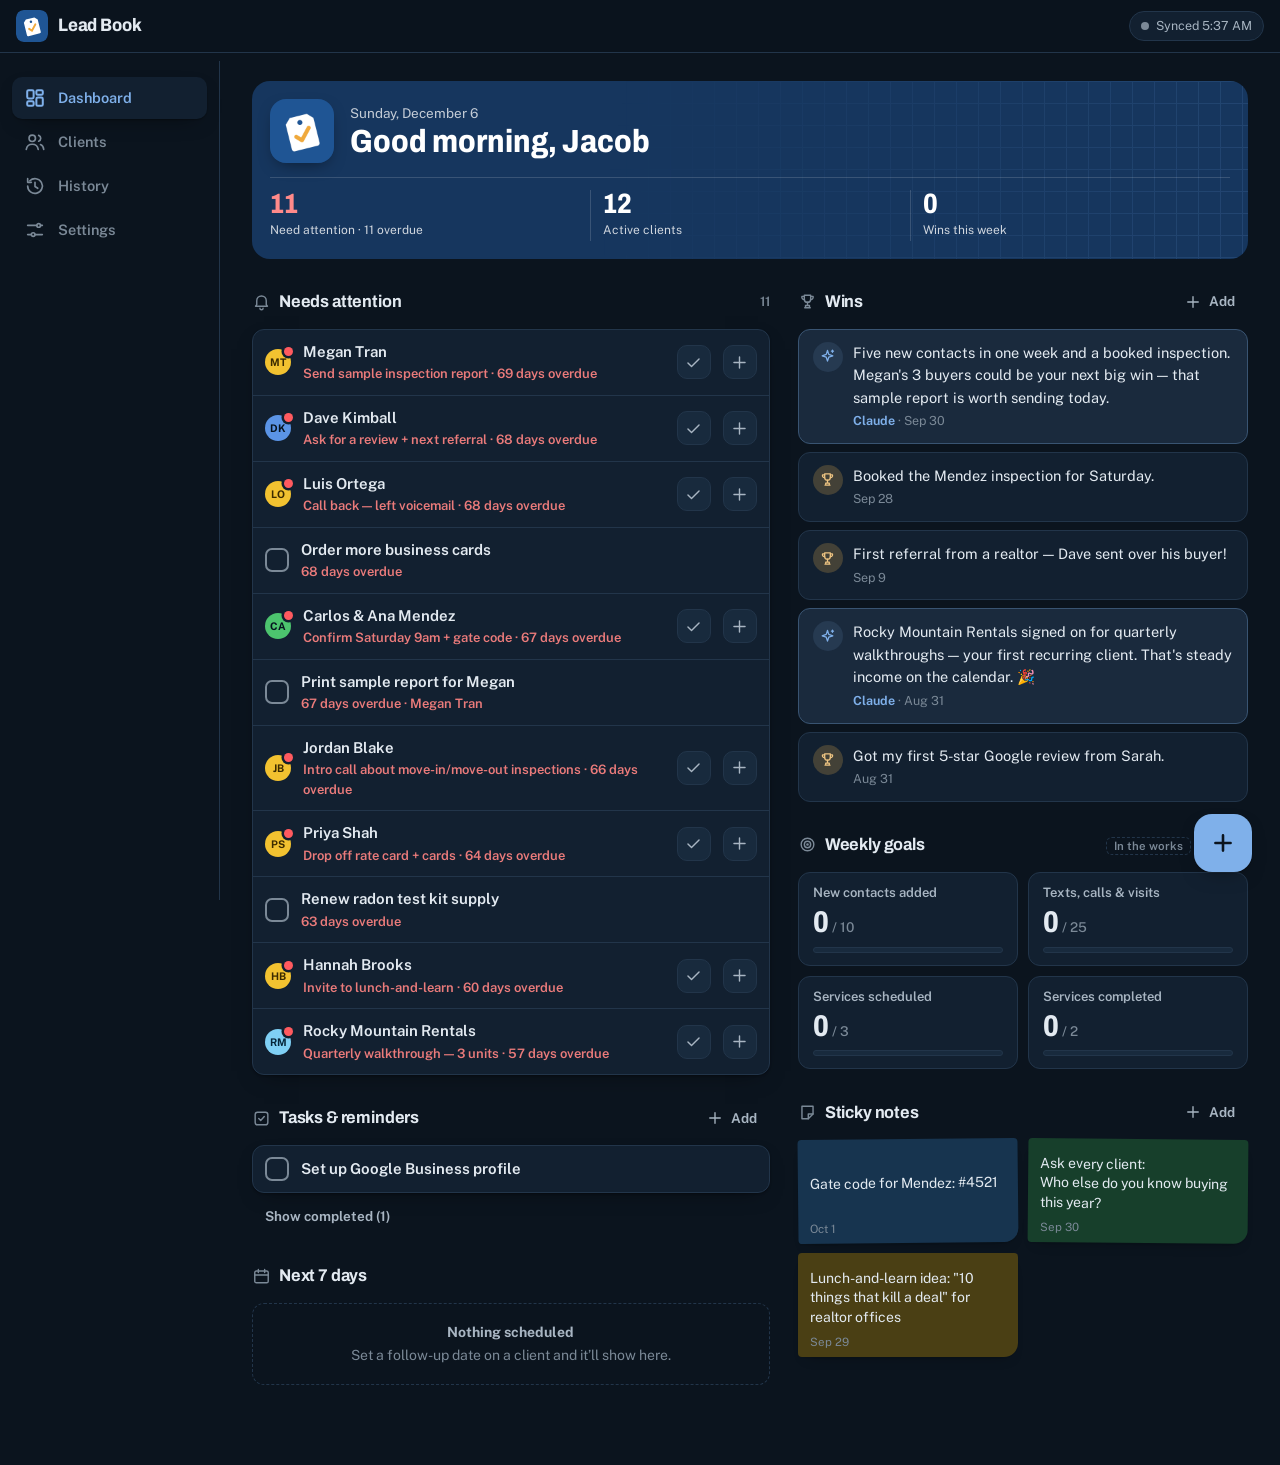
==== commit a5fecffc: "Undo, follow-ups in client history, sync button, safer merging - Undo button next to Save: take back" ====
--- a/index.html
+++ b/index.html
@@ -63,6 +63,7 @@
     <button type="button" class="savebar-info" data-action="review">
       <b id="saveCount">0 changes</b><span>Saved on this device only</span>
     </button>
+    <button type="button" class="btn undo-btn" data-action="undo">Undo</button>
     <button type="button" class="btn save-btn" data-action="save">Save changes</button>
   </div>
 
--- a/styles.css
+++ b/styles.css
@@ -577,3 +577,19 @@
 @media (prefers-reduced-motion: reduce) {
   *, *::before, *::after { animation: none !important; transition: none !important; }
 }
+
+/* ---------- Round 3 additions ---------- */
+.savebar .undo-btn { background: transparent; border-color: color-mix(in srgb, var(--accent-ink) 45%, transparent); color: var(--accent-ink); min-height: 44px; padding: 0 14px; }
+:root[data-theme="dark"] .savebar .undo-btn { color: #1B1203; border-color: rgba(27, 18, 3, .45); }
+.undo-opts { display: grid; gap: 8px; }
+.undo-opt { display: grid; gap: 2px; text-align: left; padding: 12px 14px; border-radius: 12px; border: 1px solid var(--line); background: var(--surface-2); cursor: pointer; }
+.undo-opt b { font-size: 15px; }
+.undo-opt span { font-size: 13px; color: var(--ink-3); }
+.undo-opt:hover { border-color: var(--accent); }
+.tl[data-t="followup"] .tl-icon { background: color-mix(in srgb, var(--accent) 20%, var(--surface)); color: color-mix(in srgb, var(--accent) 60%, var(--ink)); border-color: transparent; }
+.tl[data-t="task"] .tl-icon { background: color-mix(in srgb, var(--st2) 15%, var(--surface)); color: var(--st2); border-color: transparent; }
+.tl-next { display: flex; align-items: center; gap: 5px; font-size: 12.5px; color: var(--ink-3); margin-top: 3px; }
+.tl-next svg { width: 14px; height: 14px; }
+.client-tasks { margin: 10px -12px 0; border-top: 1px dashed var(--line); }
+.client-tasks .item { padding: 9px 12px; }
+@media (max-width: 420px) { .savebar-info span { display: none; } }
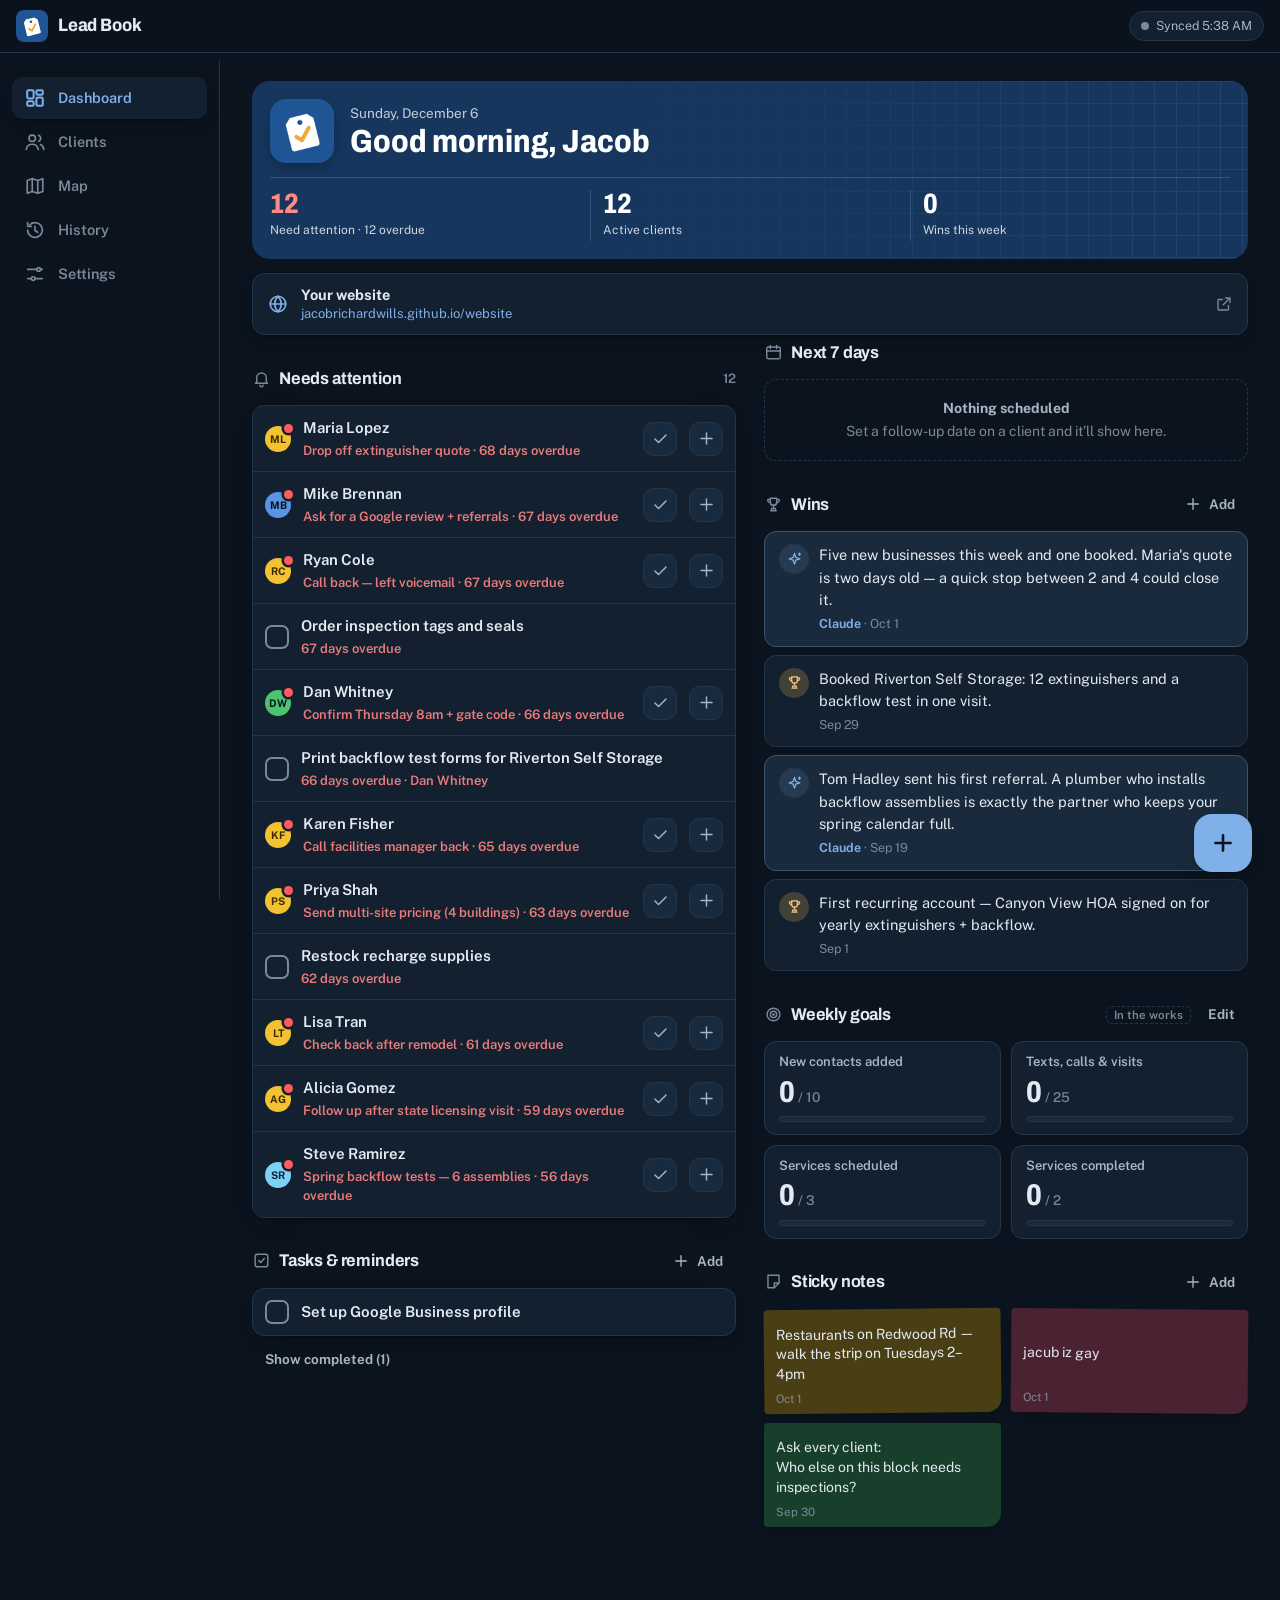
==== commit 7341a5d5: "Add Map tab; refit for fire extinguisher and backflow work - Map tab (Leaflet + OpenStreetMap): clie" ====
--- a/index.html
+++ b/index.html
@@ -48,6 +48,7 @@
     <nav class="tabs" aria-label="Main">
       <a href="#dashboard" data-tab="dashboard"><svg viewBox="0 0 24 24"><rect x="3.5" y="3.5" width="7" height="9" rx="1.5"/><rect x="13.5" y="3.5" width="7" height="5" rx="1.5"/><rect x="3.5" y="15.5" width="7" height="5" rx="1.5"/><rect x="13.5" y="11.5" width="7" height="9" rx="1.5"/></svg><span>Dashboard</span></a>
       <a href="#clients" data-tab="clients"><svg viewBox="0 0 24 24"><circle cx="9" cy="8" r="3.5"/><path d="M2.5 20c.6-3.6 3.2-5.5 6.5-5.5s5.9 1.9 6.5 5.5"/><path d="M16 4.8a3.4 3.4 0 0 1 0 6.4M18 14.8c2 .7 3.2 2.4 3.5 5.2"/></svg><span>Clients</span></a>
+      <a href="#map" data-tab="map"><svg viewBox="0 0 24 24"><path d="M9 4 3.5 6v14L9 18l6 2 5.5-2V4L15 6z"/><path d="M9 4v14M15 6v14"/></svg><span>Map</span></a>
       <a href="#history" data-tab="history"><svg viewBox="0 0 24 24"><path d="M4 12a8 8 0 1 0 2.4-5.7"/><path d="M4 4v4h4"/><path d="M12 8v4.5l3 2"/></svg><span>History</span></a>
       <a href="#settings" data-tab="settings"><svg viewBox="0 0 24 24"><path d="M4 7h10M18 7h2M4 17h4M12 17h8"/><circle cx="16" cy="7" r="2"/><circle cx="10" cy="17" r="2"/></svg><span>Settings</span></a>
     </nav>
--- a/styles.css
+++ b/styles.css
@@ -593,3 +593,158 @@
 .client-tasks { margin: 10px -12px 0; border-top: 1px dashed var(--line); }
 .client-tasks .item { padding: 9px 12px; }
 @media (max-width: 420px) { .savebar-info span { display: none; } }
+
+/* ---------- Round 4: collapsible settings, dashboard layout, website link, quotes ---------- */
+details.set { padding: 0; }
+details.set > summary { list-style: none; display: flex; align-items: center; justify-content: space-between; gap: 12px; padding: 16px 18px; cursor: pointer; }
+details.set > summary::-webkit-details-marker { display: none; }
+details.set > summary h2 { margin: 0; }
+details.set > summary svg { color: var(--ink-3); transition: transform .15s; }
+details.set[open] > summary svg { transform: rotate(180deg); }
+.set-sub { display: block; font-size: 13px; color: var(--ink-3); margin-top: 1px; }
+.set-body { padding: 0 18px 18px; }
+.settings .card.set { padding: 0; }
+.dash-rows { list-style: none; margin: 0; padding: 0; border: 1px solid var(--line); border-radius: var(--r-md); overflow: hidden; }
+.dash-row { display: flex; align-items: center; gap: 6px; padding: 6px 8px 6px 12px; background: var(--surface); }
+.dash-row + .dash-row { border-top: 1px solid var(--line); }
+.dash-toggle { flex: 1; display: flex; align-items: center; gap: 10px; font-weight: 600; font-size: 14.5px; cursor: pointer; min-height: 40px; }
+.dash-toggle input { width: 20px; height: 20px; accent-color: var(--brand); }
+.icon-btn:disabled { opacity: .35; cursor: default; }
+
+.dash { display: block; }
+@media (min-width: 1000px) {
+  .dash { display: block; columns: 2; column-gap: 28px; }
+  .dash > .section { break-inside: avoid; }
+  .dash > .weblink, .dash > .quotes-sec { column-span: all; }
+}
+.weblink {
+  display: flex; align-items: center; gap: 12px; margin-top: 14px; padding: 12px 14px;
+  background: var(--surface); border: 1px solid var(--line); border-radius: var(--r-md); box-shadow: var(--shadow);
+  text-decoration: none; color: var(--ink);
+}
+.weblink > span { flex: 1; min-width: 0; line-height: 1.25; }
+.weblink b { display: block; font-size: 14.5px; }
+.weblink span span { font-size: 13px; color: var(--brand); overflow-wrap: anywhere; }
+.weblink svg:first-child { color: var(--brand); }
+.weblink svg:last-child { width: 18px; height: 18px; color: var(--ink-3); }
+.weblink:hover { border-color: var(--brand); }
+
+.quotes-sec .panel { border: 2px solid var(--accent); box-shadow: 0 0 0 4px color-mix(in srgb, var(--accent) 18%, transparent), var(--shadow); }
+.quotes-sec .section-title { color: color-mix(in srgb, var(--accent) 55%, var(--ink)); }
+.quotes-sec .section-title svg { color: var(--accent); }
+.q-badge { width: 34px; height: 34px; border-radius: 10px; flex: none; display: grid; place-items: center; background: var(--accent); color: var(--accent-ink); }
+.q-badge svg { width: 18px; height: 18px; }
+.q-details { display: grid; gap: 8px; margin: 0 0 14px; }
+.q-details div { display: grid; grid-template-columns: 90px 1fr; gap: 10px; }
+.q-details dt { font-size: 12.5px; color: var(--ink-3); font-weight: 600; padding-top: 2px; }
+.q-details dd { margin: 0; overflow-wrap: anywhere; }
+.tl[data-t="quote"] .tl-icon { background: color-mix(in srgb, var(--accent) 22%, var(--surface)); color: color-mix(in srgb, var(--accent) 60%, var(--ink)); border-color: transparent; }
+
+/* ---------- Map ---------- */
+.tabs { grid-template-columns: repeat(5, 1fr); }
+body.route-map { overflow: hidden; }
+body.route-map main { padding: 0; max-width: none; margin: 0; }
+.mapview { position: relative; height: 70vh; overflow: hidden; background: var(--surface-2); }
+.map-canvas { position: absolute; inset: 0; z-index: 0; background: var(--surface-2); }
+.mapview .leaflet-container { font-family: var(--f-body); background: var(--surface-2); }
+:root[data-theme="dark"] .mapview .leaflet-tile-pane { filter: invert(1) hue-rotate(180deg) brightness(.92) contrast(.88) saturate(.55); }
+.mapview .leaflet-control-attribution { font-size: 10.5px; background: color-mix(in srgb, var(--surface) 80%, transparent); color: var(--ink-3); border-radius: 6px 0 0 0; }
+.mapview .leaflet-control-attribution a { color: var(--ink-2); }
+.mapview .leaflet-bar { border: 1px solid var(--line); box-shadow: var(--shadow); border-radius: 10px; overflow: hidden; }
+.mapview .leaflet-bar a { background: var(--surface); color: var(--ink); border-color: var(--line); width: 36px; height: 36px; line-height: 36px; }
+.mapview.placing .map-canvas { cursor: crosshair; }
+.mapview.placing .leaflet-container { cursor: crosshair; }
+
+.map-top { position: absolute; z-index: 500; top: 12px; left: 12px; right: 12px; pointer-events: none; }
+.map-top > * { pointer-events: auto; }
+.map-search { box-shadow: var(--shadow); height: 48px; }
+.map-chips { padding: 8px 0 0; }
+.map-chips .chip { box-shadow: var(--shadow); }
+.chip i { display: inline-block; }
+.chip-warn { color: var(--ink-2); border-style: dashed; }
+.chip-warn svg { width: 15px; height: 15px; }
+@media (min-width: 900px) { .map-top { right: auto; width: min(420px, calc(100% - 440px)); } }
+
+.map-results { margin-top: 6px; background: var(--surface); border: 1px solid var(--line); border-radius: var(--r-md); box-shadow: var(--shadow); overflow: hidden; max-height: 50vh; overflow-y: auto; }
+.mr { display: flex; align-items: center; gap: 10px; width: 100%; padding: 10px 12px; background: none; border: 0; text-align: left; cursor: pointer; color: inherit; }
+.mr + .mr { border-top: 1px solid var(--line); }
+.mr:hover { background: var(--surface-2); }
+.mr span:last-child { display: flex; flex-direction: column; min-width: 0; line-height: 1.25; }
+.mr b { font-weight: 640; font-size: 14.5px; }
+.mr small { color: var(--ink-3); font-size: 12.5px; white-space: nowrap; overflow: hidden; text-overflow: ellipsis; }
+.mr-ico { width: 26px; height: 26px; border-radius: 50%; display: grid; place-items: center; background: var(--surface-2); color: var(--brand); flex: none; }
+.mr-ico svg { width: 16px; height: 16px; }
+.mr.muted { cursor: default; }
+
+.map-tools { position: absolute; z-index: 500; right: 12px; top: 116px; display: grid; gap: 8px; }
+.map-tool { width: 44px; height: 44px; border-radius: 12px; border: 1px solid var(--line); background: var(--surface); color: var(--ink-2); display: grid; place-items: center; cursor: pointer; box-shadow: var(--shadow); }
+.map-tool:hover { color: var(--brand); }
+.mapview.placing .map-tool[data-action="map-drop"] { background: var(--accent); color: var(--accent-ink); border-color: var(--accent); }
+@media (min-width: 900px) { .map-tools { top: 12px; right: auto; left: calc(min(420px, calc(100% - 440px)) + 24px); grid-auto-flow: column; } }
+.mapview.has-panel .map-tools { opacity: 1; }
+
+.map-hint, .map-status {
+  position: absolute; z-index: 600; left: 50%; transform: translateX(-50%); display: flex; align-items: center; gap: 10px;
+  background: var(--ink); color: var(--bg); padding: 8px 8px 8px 14px; border-radius: 12px; font-size: 14px; font-weight: 600;
+  box-shadow: 0 8px 22px -10px rgba(0, 0, 0, .5); max-width: calc(100% - 24px);
+}
+.map-hint { top: 116px; }
+.map-hint .btn { background: transparent; color: var(--bg); border-color: color-mix(in srgb, var(--bg) 40%, transparent); }
+.map-status { bottom: 16px; font-weight: 500; font-size: 13px; padding: 7px 12px; }
+.map-status .btn { background: var(--bg); color: var(--ink); }
+.mapview.has-panel .map-status { display: none; }
+@media (min-width: 900px) { .map-hint { top: 76px; } }
+
+/* Markers */
+.mpin-wrap { background: none; border: 0; }
+.mpin { width: 44px; height: 44px; display: grid; place-items: center; }
+.mpin .cdot { width: 30px; height: 30px; font-size: 11px; box-shadow: 0 0 0 2.5px #fff, 0 3px 8px rgba(0, 0, 0, .35); transition: transform .15s; }
+.mpin .cdot .alert { width: 11px; height: 11px; top: -4px; right: -4px; box-shadow: 0 0 0 2px #fff; }
+.mpin:hover .cdot { transform: scale(1.12); }
+.mpin.sel .cdot { transform: scale(1.3); box-shadow: 0 0 0 3px #fff, 0 0 0 6px var(--brand), 0 6px 14px rgba(0, 0, 0, .4); }
+.mpin-new { width: 44px; height: 44px; display: grid; place-items: center; }
+.mpin-new svg, .new-dot svg { width: 18px; height: 18px; stroke-width: 2.6; }
+.mpin-new::before { content: ""; position: absolute; width: 34px; height: 34px; border-radius: 50%; background: var(--accent); box-shadow: 0 0 0 3px #fff, 0 6px 14px rgba(0, 0, 0, .4); }
+.mpin-new svg { position: relative; color: var(--accent-ink); }
+.mpin-new::after { content: ""; position: absolute; width: 34px; height: 34px; border-radius: 50%; border: 3px solid var(--accent); animation: ping 1.6s ease-out infinite; }
+@keyframes ping { to { transform: scale(2.2); opacity: 0; } }
+.cdot.new-dot { background: var(--accent); color: var(--accent-ink); }
+
+/* Client panel */
+.map-panel {
+  position: absolute; z-index: 700; left: 0; right: 0; bottom: 0; max-height: 46%; overflow-y: auto; overscroll-behavior: contain;
+  background: var(--surface); border-top: 1px solid var(--line); border-radius: 20px 20px 0 0; box-shadow: 0 -10px 30px -12px rgba(0, 0, 0, .35);
+  transition: max-height .2s ease;
+}
+.map-panel.expanded { max-height: 86%; }
+.mp-grab { display: block; width: 100%; height: 22px; background: none; border: 0; cursor: pointer; padding: 0; position: sticky; top: 0; z-index: 1; background: var(--surface); }
+.mp-grab span { display: block; width: 40px; height: 5px; border-radius: 3px; background: var(--line); margin: 8px auto 0; }
+.mp-head { display: flex; align-items: center; gap: 12px; padding: 4px 16px 8px; }
+.map-panel > .mp-head:first-child { padding-top: 16px; }
+.mp-head .cdot { width: 42px; height: 42px; font-size: 14px; }
+.mp-title { flex: 1; min-width: 0; }
+.mp-name { font: 760 20px/1.15 var(--f-display); font-stretch: 88%; color: var(--ink); text-decoration: none; display: block; overflow-wrap: anywhere; }
+a.mp-name:hover { color: var(--brand); }
+.mp-sub { font-size: 13.5px; color: var(--ink-3); }
+.mp-addr { display: flex; align-items: center; gap: 8px; padding: 0 16px 10px; font-size: 14px; color: var(--ink-2); }
+.mp-addr > svg { width: 17px; height: 17px; color: var(--ink-3); }
+.mp-addr > span { flex: 1; min-width: 0; overflow-wrap: anywhere; }
+.mp-addr em { display: block; font-style: normal; font-size: 12.5px; color: var(--danger); }
+.mp-actions { padding: 0 16px 12px; }
+.mp-actions a, .mp-actions button { padding: 8px 4px; }
+.map-panel .c-block { padding: 12px 16px; }
+.mp-temp-actions { display: flex; gap: 8px; padding: 0 16px 16px; }
+.mp-temp-actions .btn.primary { flex: 1; }
+@media (min-width: 900px) {
+  .map-panel { left: auto; right: 12px; top: 12px; bottom: 12px; width: 380px; max-height: none; border: 1px solid var(--line); border-radius: var(--r-lg); box-shadow: var(--shadow), 0 20px 40px -20px rgba(0, 0, 0, .35); }
+  .map-panel.expanded { max-height: none; }
+  .mp-grab { display: none; }
+  .mp-head:first-of-type { padding-top: 16px; }
+  .mapview.has-panel .leaflet-bottom.leaflet-right { right: 404px; }
+}
+@media (max-width: 899px) {
+  .mapview.has-panel .map-tools { display: none; }
+  .mapview.placing .map-panel { display: none; }
+  .map-panel:not(.expanded) .mp-more { display: none; }
+  .map-panel:not(.expanded):has(.mp-more)::after { content: "Swipe up for progress, notes and history"; display: block; text-align: center; font-size: 12px; color: var(--ink-3); padding: 0 16px 12px; }
+}
